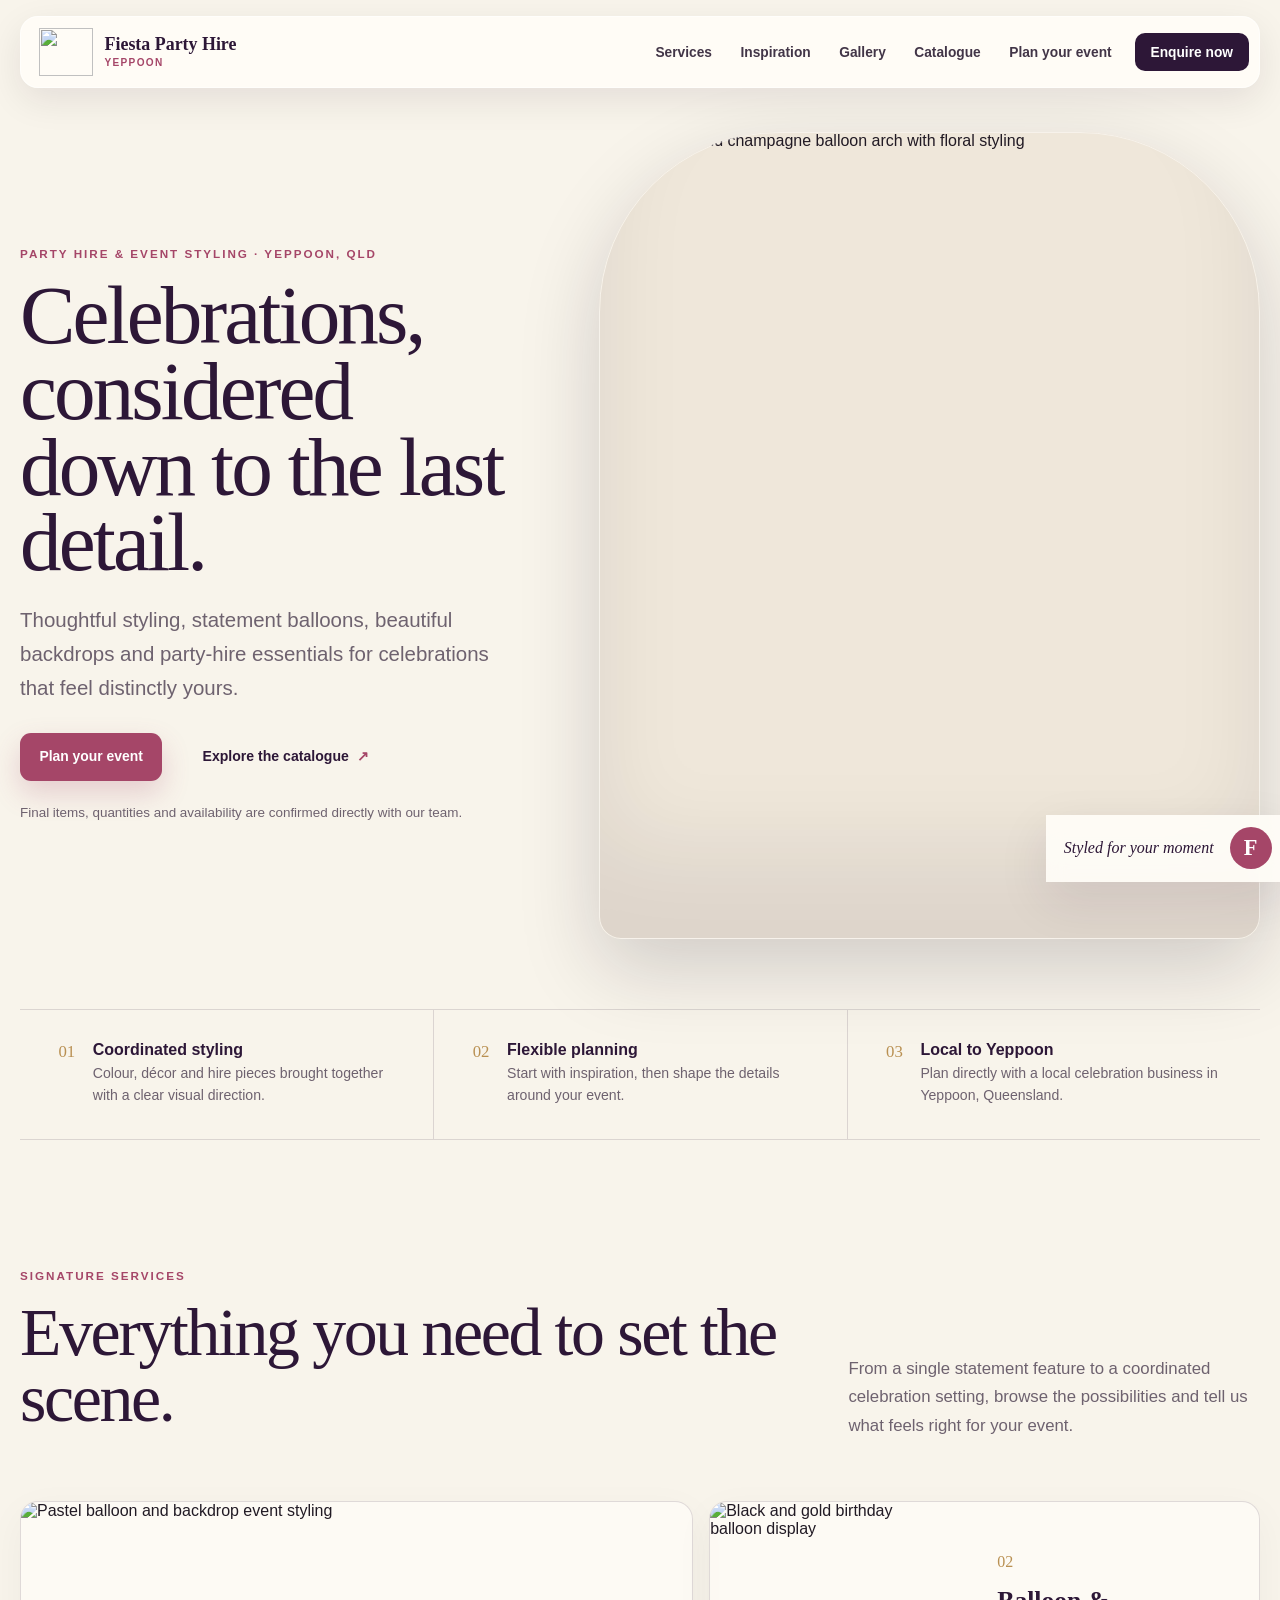
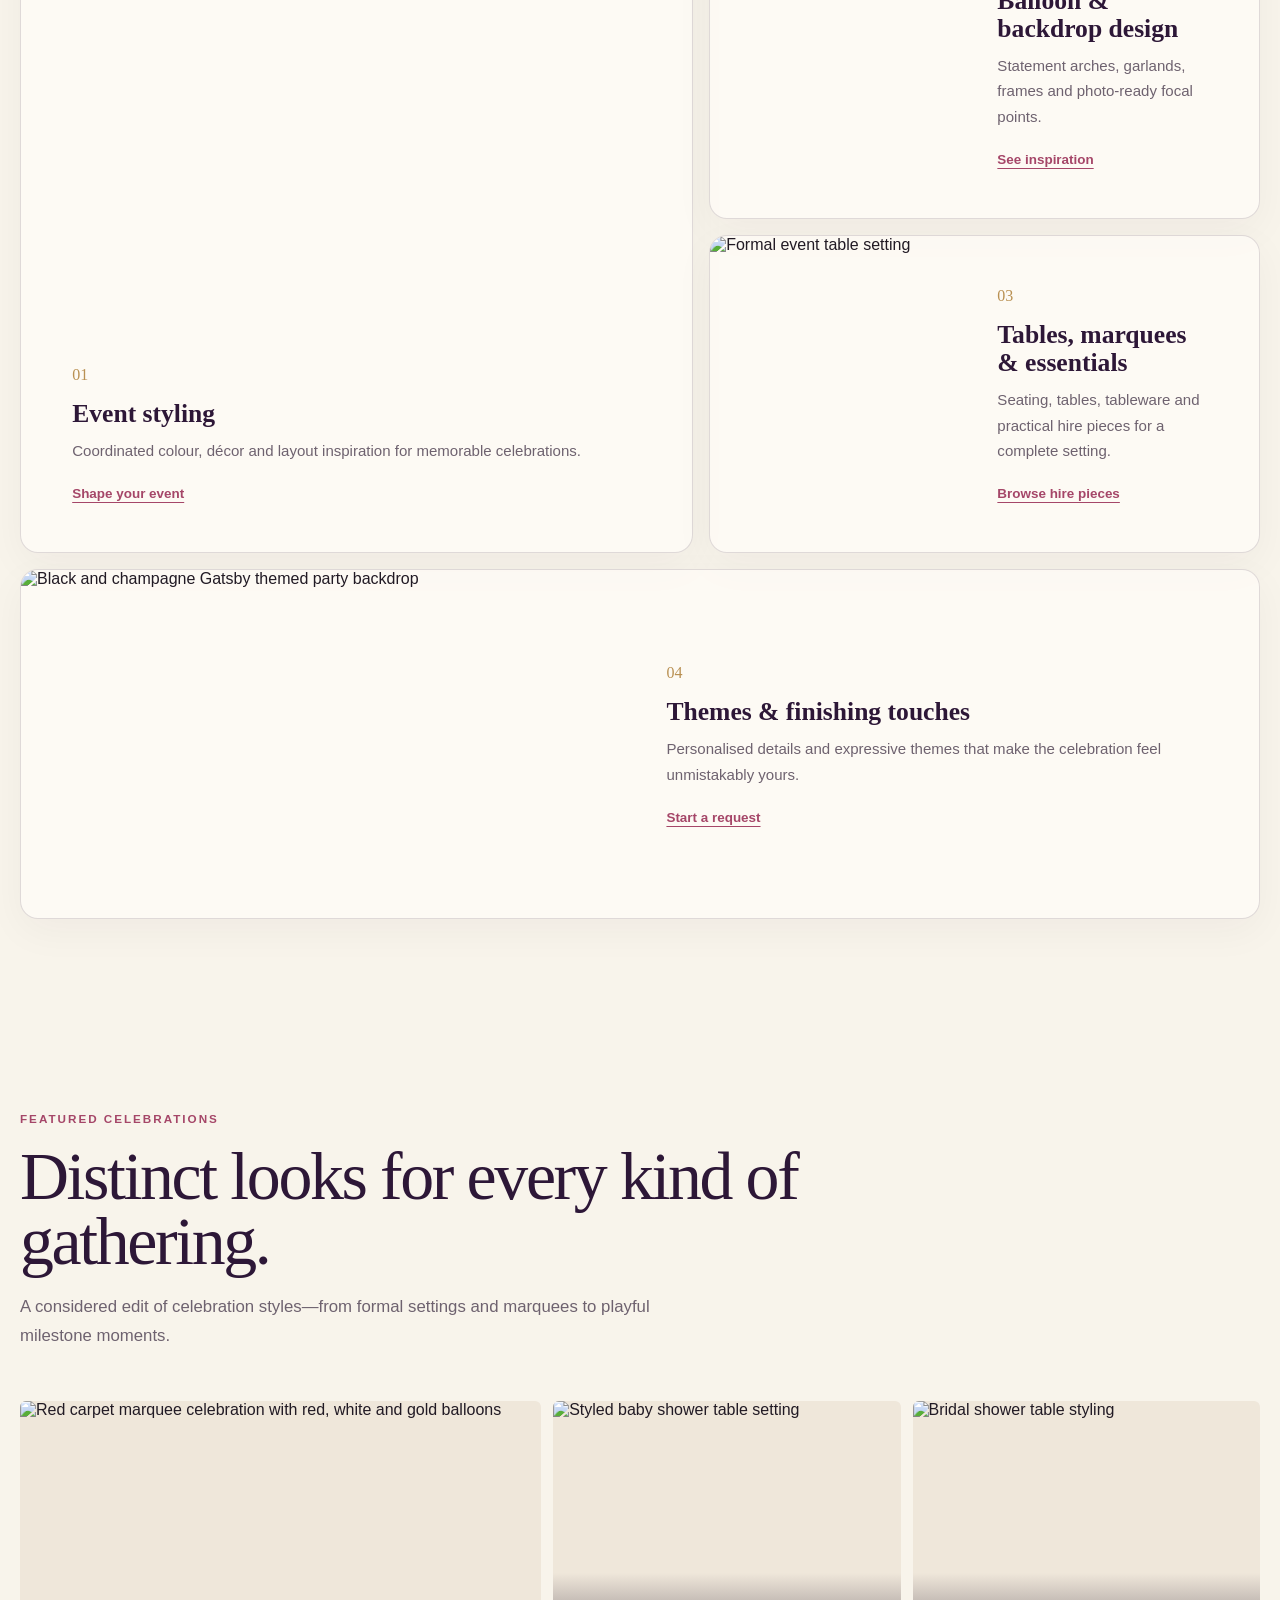
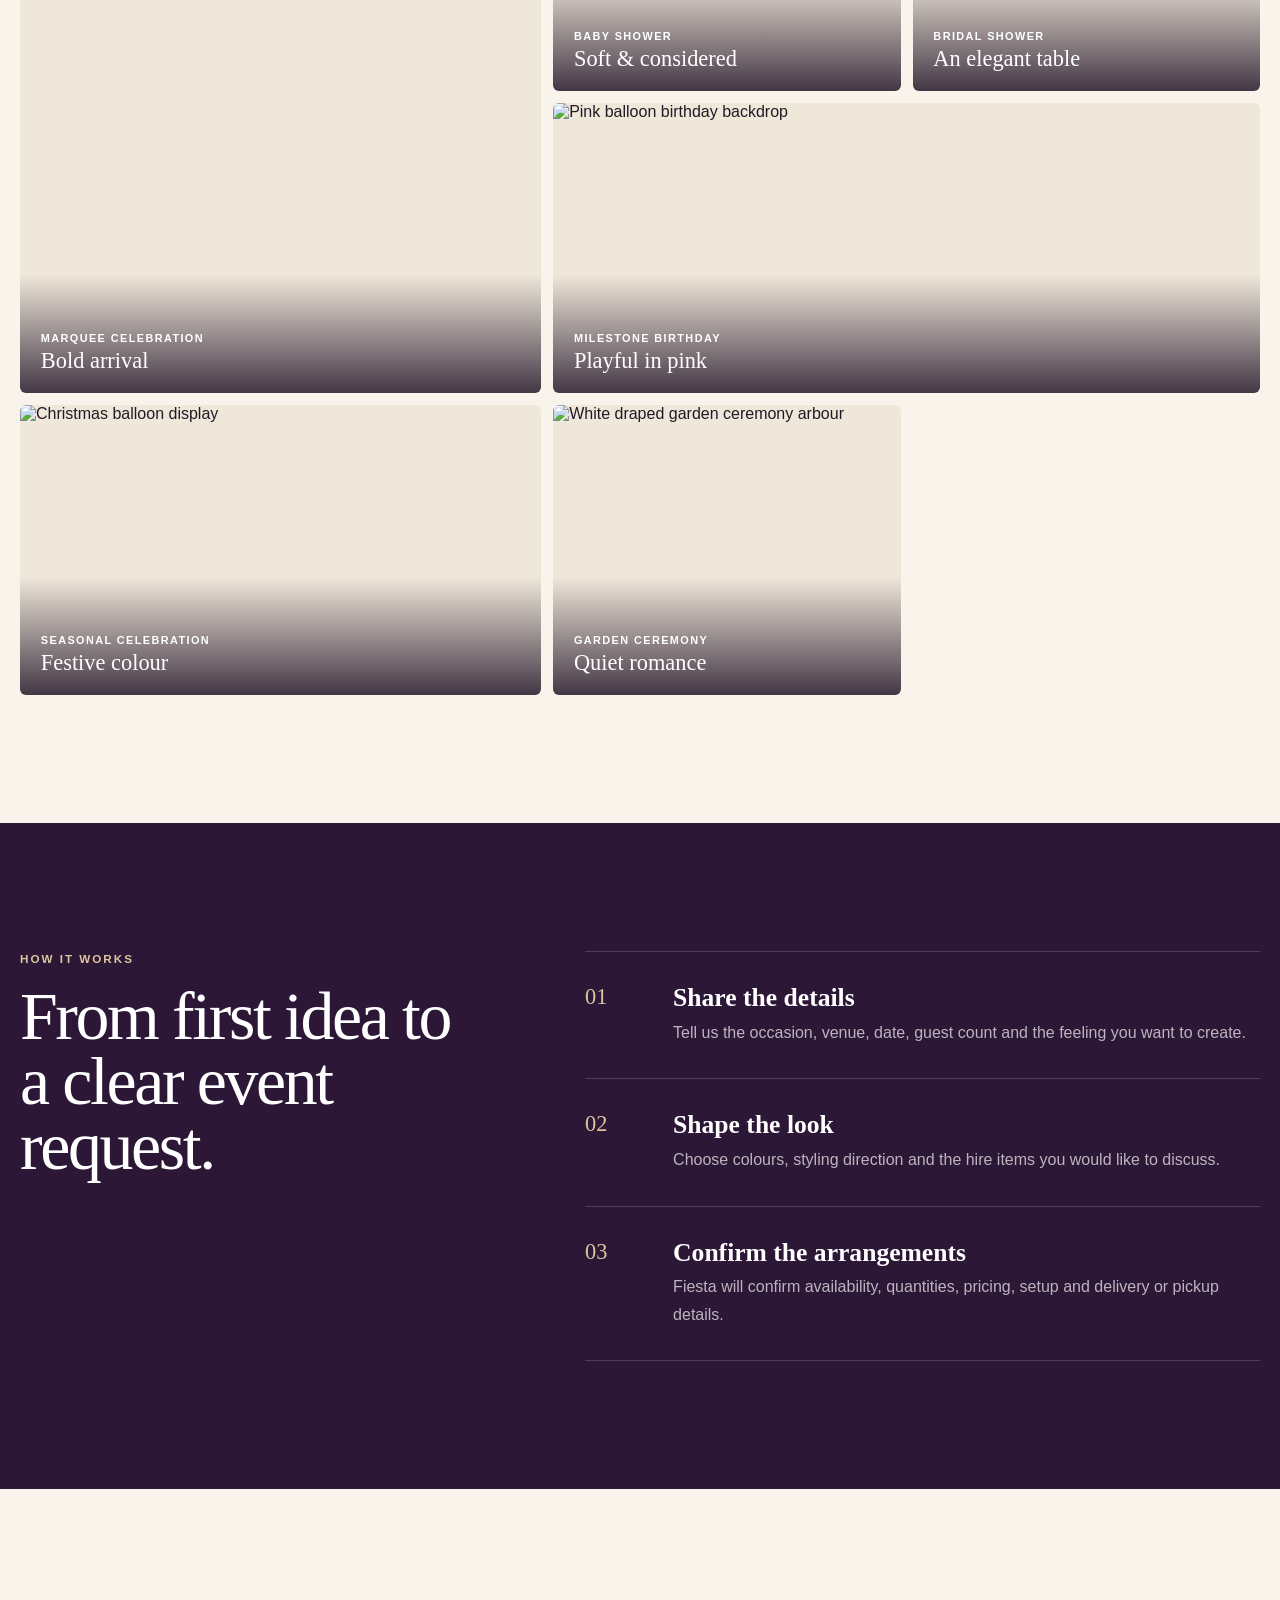
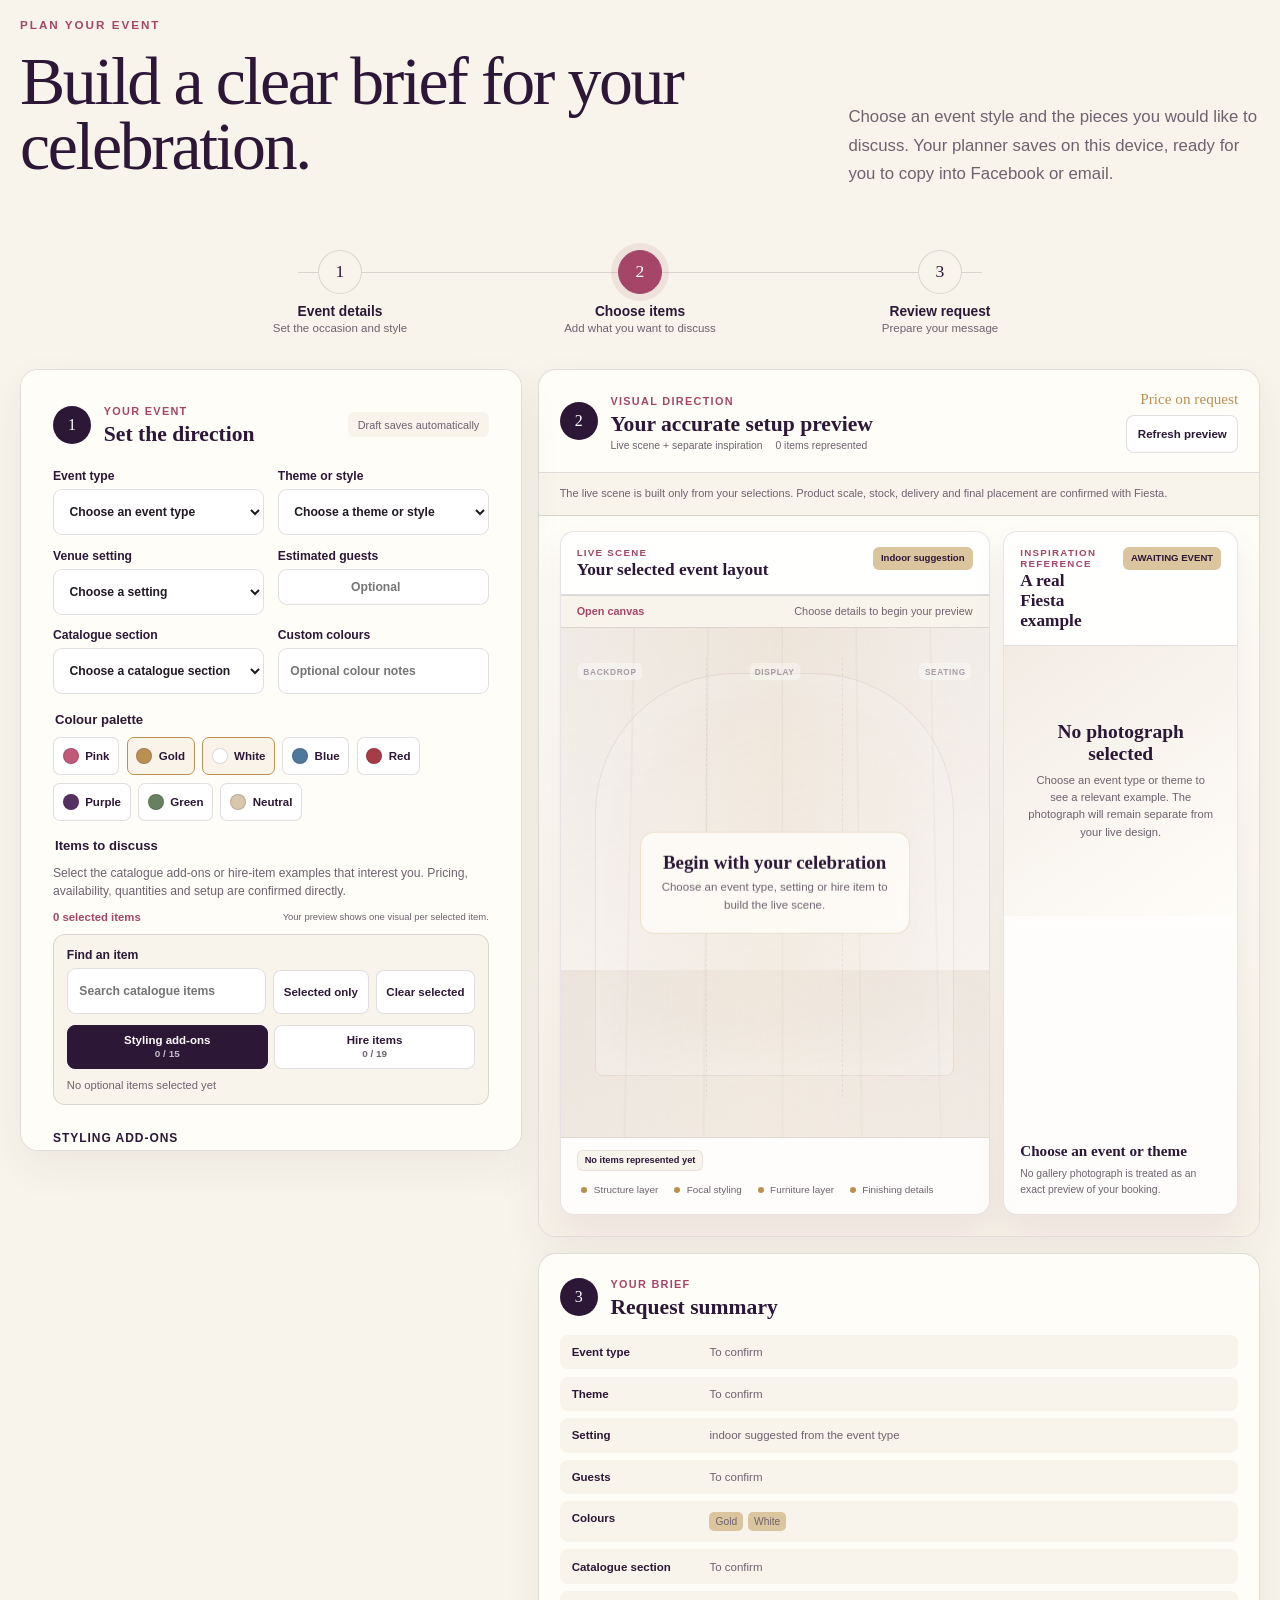
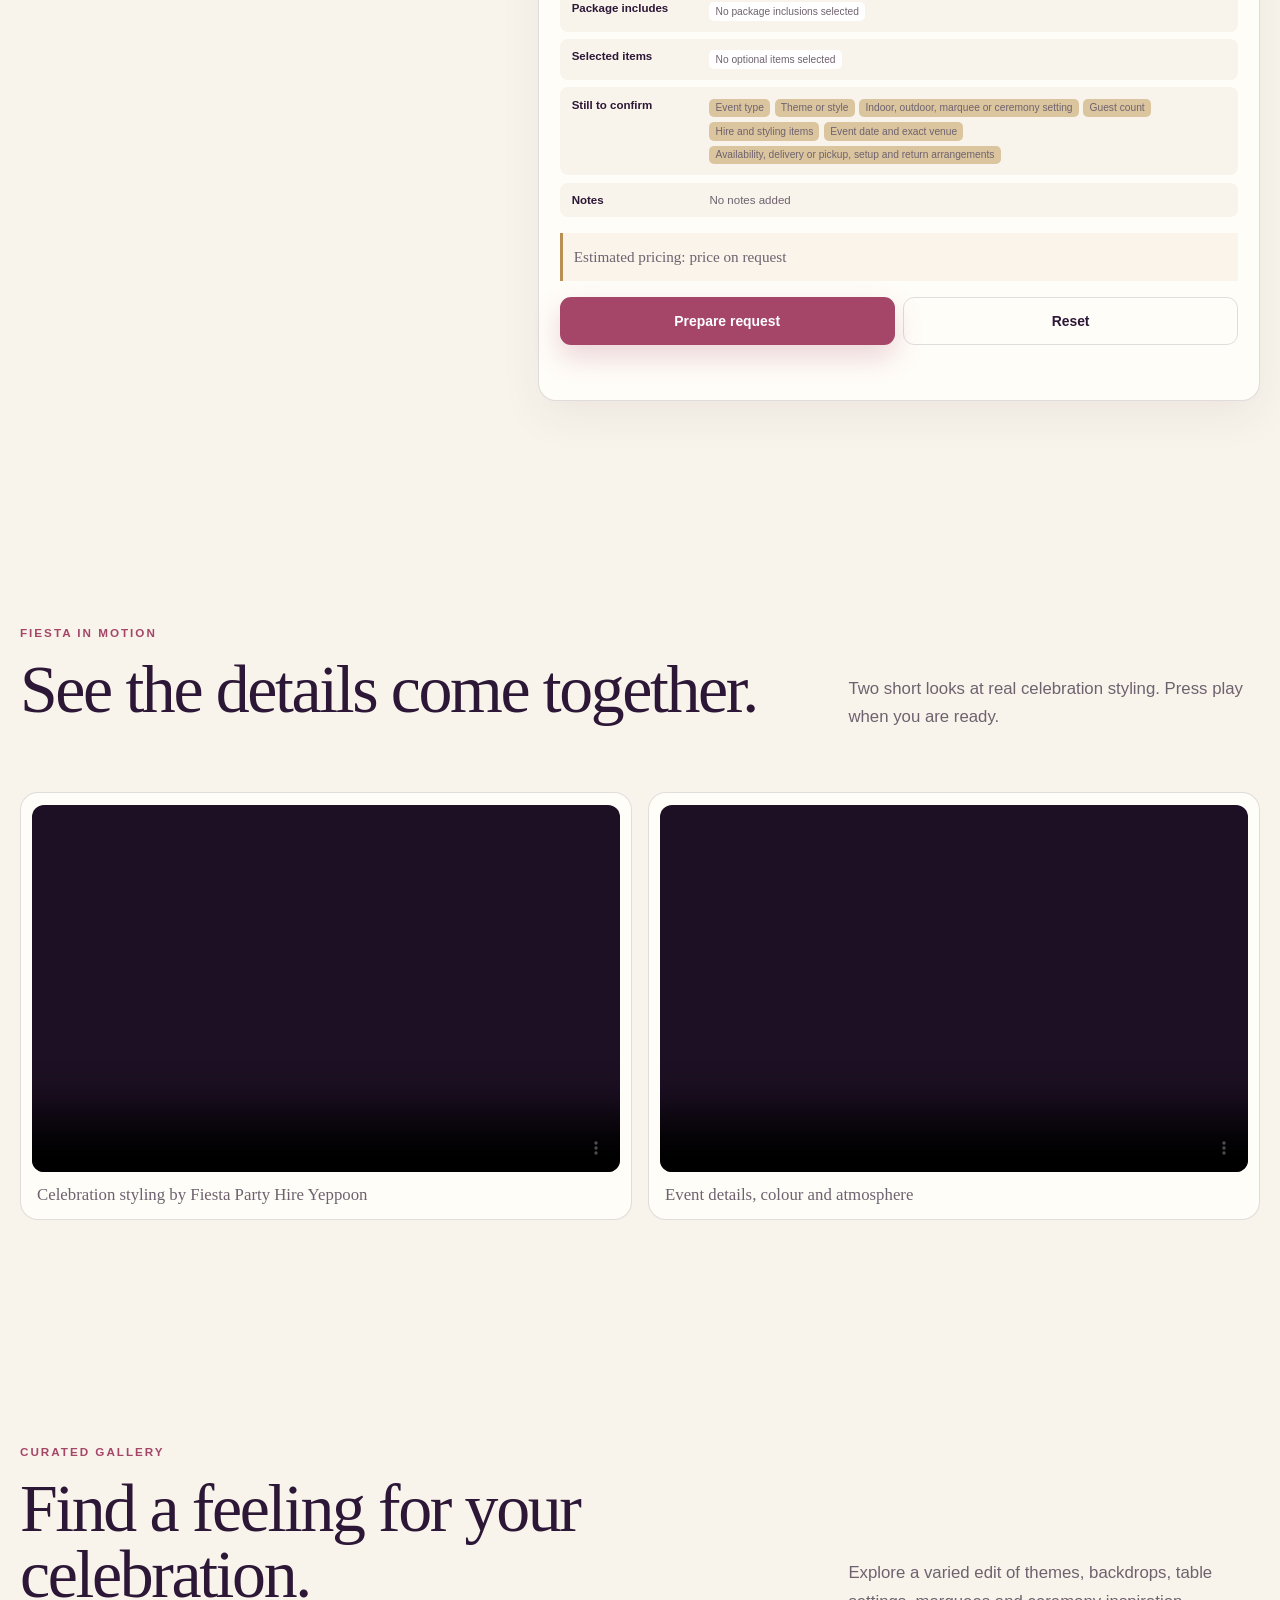
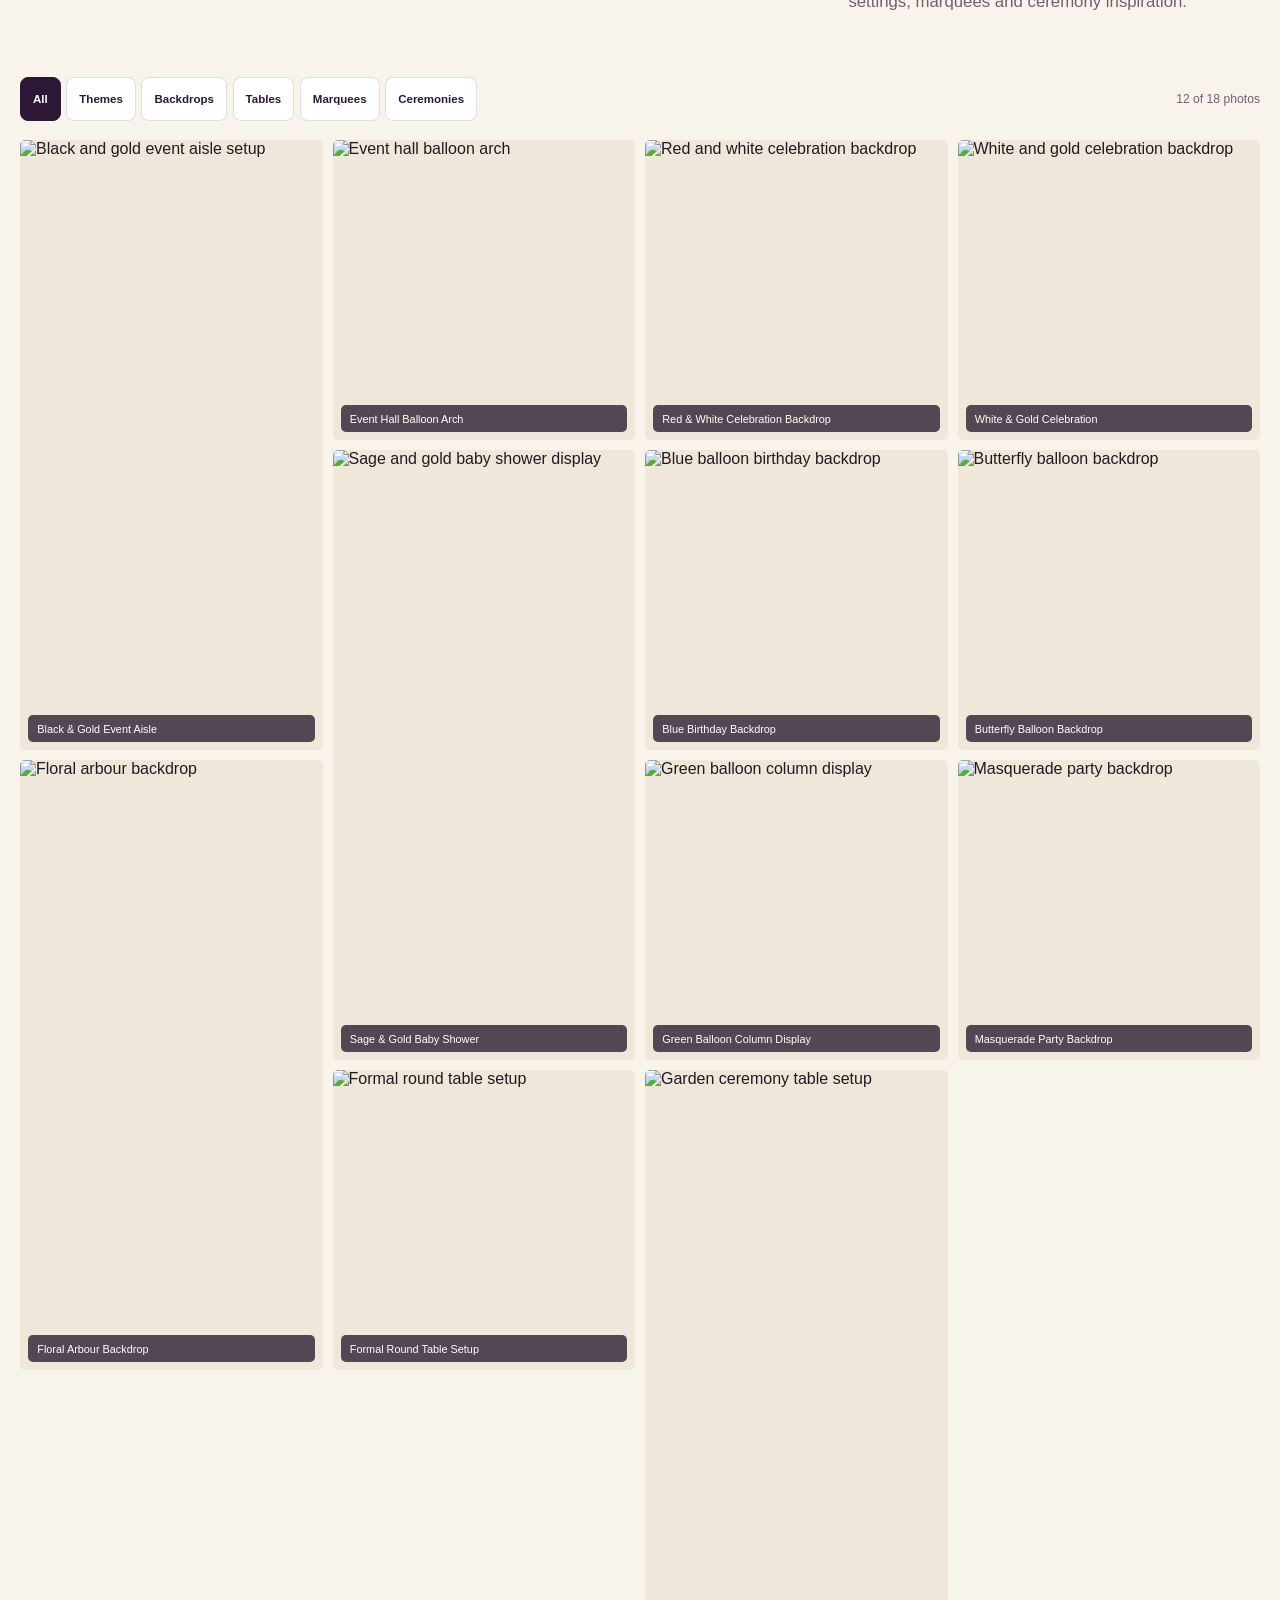
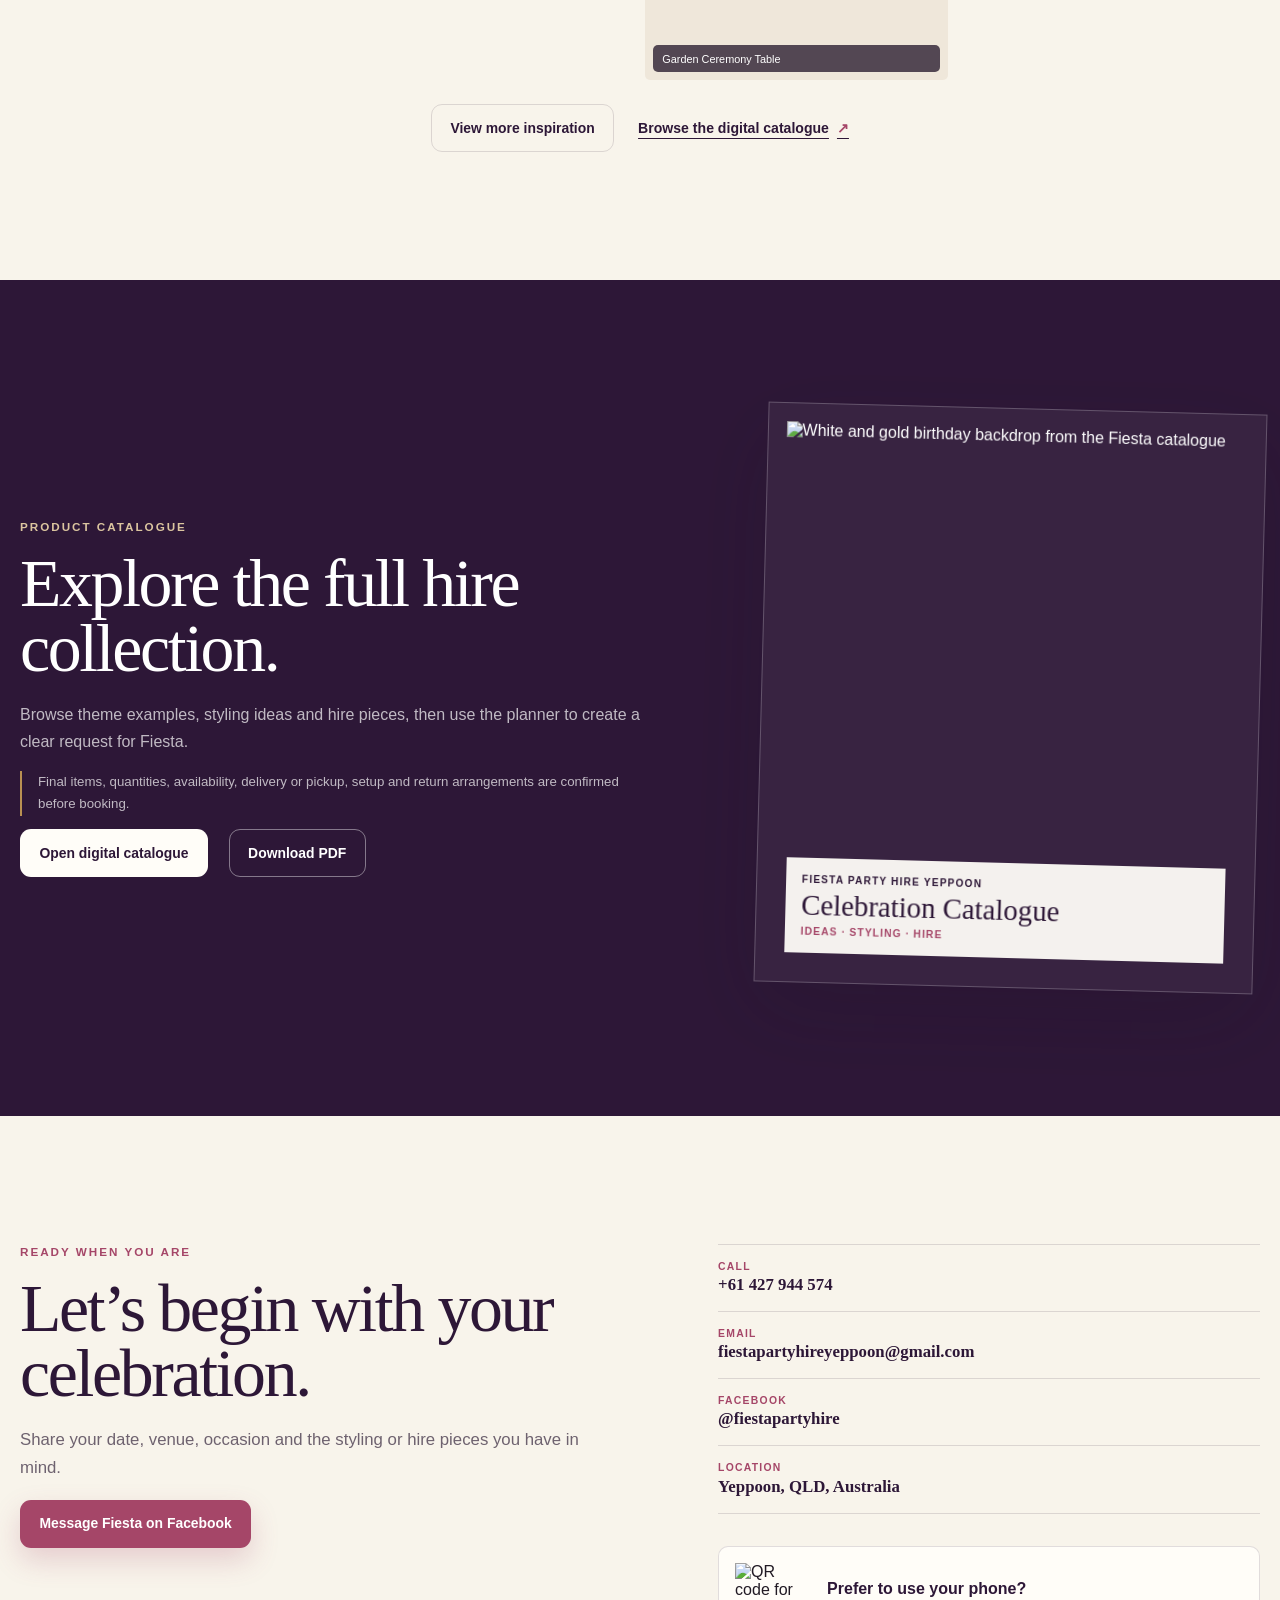
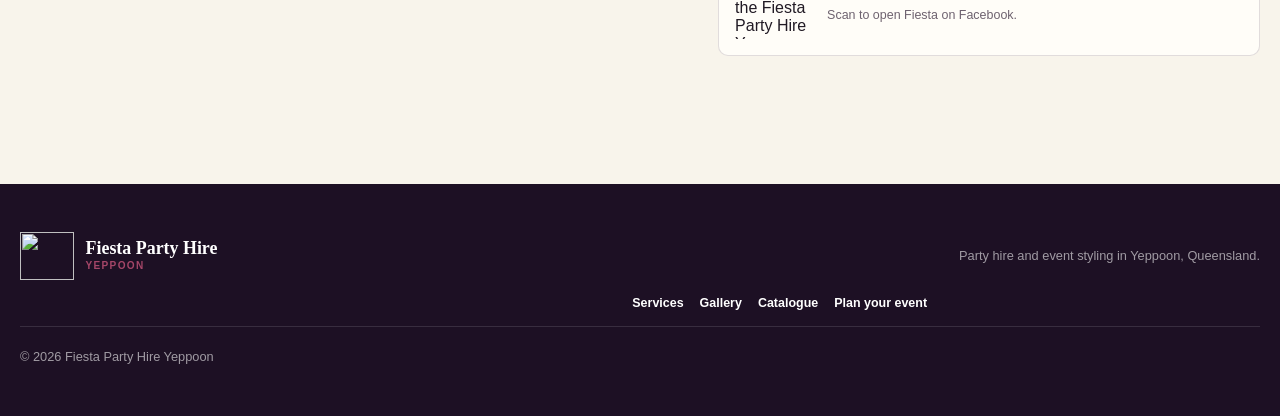
==== index.html @ 14e450a8 "Add files via upload" ====
<!doctype html>
<html lang="en-AU">
<head>
  <meta charset="utf-8">
  <meta name="viewport" content="width=device-width, initial-scale=1">
  <meta name="description" content="Party hire, event styling, balloon backdrops, marquees and celebration details in Yeppoon, Queensland. Explore Fiesta Party Hire Yeppoon and plan your event.">
  <meta name="theme-color" content="#2d1737">
  <meta property="og:type" content="website">
  <meta property="og:title" content="Fiesta Party Hire Yeppoon | Event Styling & Party Hire">
  <meta property="og:description" content="Thoughtful party hire and polished event styling for celebrations in Yeppoon, Queensland.">
  <meta property="og:image" content="assets/social-preview.png">
  <meta property="og:image:alt" content="Fiesta Party Hire Yeppoon luxury celebration styling">
  <meta name="twitter:card" content="summary_large_image">
  <meta name="twitter:title" content="Fiesta Party Hire Yeppoon | Event Styling & Party Hire">
  <meta name="twitter:description" content="Thoughtful party hire and polished event styling for celebrations in Yeppoon, Queensland.">
  <meta name="twitter:image" content="assets/social-preview.png">
  <title>Fiesta Party Hire Yeppoon | Event Styling & Party Hire</title>
  <link rel="icon" href="assets/fiesta-logo.png" type="image/png">
  <link rel="apple-touch-icon" href="assets/fiesta-logo.png">
  <link rel="stylesheet" href="styles.css">
  <script type="application/ld+json">
  {
    "@context": "https://schema.org",
    "@type": "LocalBusiness",
    "name": "Fiesta Party Hire Yeppoon",
    "description": "Party hire, balloon styling, backdrops, decorative pieces and event add-ons in Yeppoon, Queensland.",
    "telephone": "+61 427 944 574",
    "email": "fiestapartyhireyeppoon@gmail.com",
    "url": "https://www.facebook.com/fiestapartyhire",
    "address": {
      "@type": "PostalAddress",
      "addressLocality": "Yeppoon",
      "addressRegion": "QLD",
      "addressCountry": "AU"
    },
    "areaServed": "Yeppoon, Queensland"
  }
  </script>
</head>
<body>
  <a class="skip-link" href="#main">Skip to content</a>
  <div class="scroll-progress" aria-hidden="true"><span id="scrollProgressBar"></span></div>

  <header class="site-header">
    <a class="brand" href="#home" aria-label="Fiesta Party Hire Yeppoon home">
      <img src="assets/fiesta-logo.png" alt="" width="94" height="72">
      <span>Fiesta Party Hire <small>Yeppoon</small></span>
    </a>
    <button class="nav-toggle" type="button" aria-expanded="false" aria-controls="siteNav" aria-label="Open navigation">
      <span></span><span></span><span></span>
    </button>
    <nav id="siteNav" class="site-nav" aria-label="Main navigation">
      <a href="#services">Services</a>
      <a href="#inspiration">Inspiration</a>
      <a href="#gallery">Gallery</a>
      <a href="#catalogue">Catalogue</a>
      <a href="#planner">Plan your event</a>
      <a class="nav-cta" href="#contact">Enquire now</a>
    </nav>
  </header>

  <main id="main">
    <section id="home" class="hero">
      <div class="hero-copy" data-reveal>
        <p class="eyebrow">Party hire &amp; event styling · Yeppoon, QLD</p>
        <h1>Celebrations, considered down to the last detail.</h1>
        <p class="hero-text">Thoughtful styling, statement balloons, beautiful backdrops and party-hire essentials for celebrations that feel distinctly yours.</p>
        <div class="hero-actions">
          <a class="btn primary" href="#planner">Plan your event</a>
          <a class="btn text-link" href="assets/catalogue/index.html">Explore the catalogue <span aria-hidden="true">↗</span></a>
        </div>
        <p class="hero-note">Final items, quantities and availability are confirmed directly with our team.</p>
      </div>
      <div class="hero-media" data-reveal>
        <div class="hero-image-wrap">
          <img src="assets/gallery/738395988_1773032303689777_2856028005893033296_n.jpg" alt="Pink, white and champagne balloon arch with floral styling" fetchpriority="high" decoding="async">
        </div>
        <div class="hero-signature" aria-hidden="true">
          <span>Styled for your moment</span>
          <b>F</b>
        </div>
      </div>
    </section>

    <section class="trust-strip" aria-label="Why choose Fiesta Party Hire Yeppoon">
      <article data-reveal><span>01</span><div><h2>Coordinated styling</h2><p>Colour, décor and hire pieces brought together with a clear visual direction.</p></div></article>
      <article data-reveal><span>02</span><div><h2>Flexible planning</h2><p>Start with inspiration, then shape the details around your event.</p></div></article>
      <article data-reveal><span>03</span><div><h2>Local to Yeppoon</h2><p>Plan directly with a local celebration business in Yeppoon, Queensland.</p></div></article>
    </section>

    <section id="services" class="section services-section">
      <div class="section-intro split-intro" data-reveal>
        <div><p class="eyebrow">Signature services</p><h2>Everything you need to set the scene.</h2></div>
        <p>From a single statement feature to a coordinated celebration setting, browse the possibilities and tell us what feels right for your event.</p>
      </div>
      <div class="service-grid">
        <article class="service-card service-card-tall" data-reveal>
          <img src="assets/gallery/baby-shower-theme-2.webp" alt="Pastel balloon and backdrop event styling" loading="lazy">
          <div><span>01</span><h3>Event styling</h3><p>Coordinated colour, décor and layout inspiration for memorable celebrations.</p><a href="#planner">Shape your event</a></div>
        </article>
        <article class="service-card" data-reveal>
          <img src="assets/gallery/birthday-theme2.webp" alt="Black and gold birthday balloon display" loading="lazy">
          <div><span>02</span><h3>Balloon &amp; backdrop design</h3><p>Statement arches, garlands, frames and photo-ready focal points.</p><a href="#gallery">See inspiration</a></div>
        </article>
        <article class="service-card" data-reveal>
          <img src="assets/gallery/chatgpt-image-jun-14-2026-11-17-36-pm-3.webp" alt="Formal event table setting" loading="lazy">
          <div><span>03</span><h3>Tables, marquees &amp; essentials</h3><p>Seating, tables, tableware and practical hire pieces for a complete setting.</p><a href="assets/catalogue/index.html">Browse hire pieces</a></div>
        </article>
        <article class="service-card service-card-wide" data-reveal>
          <img src="assets/gallery/gatsby-themed-party.webp" alt="Black and champagne Gatsby themed party backdrop" loading="lazy">
          <div><span>04</span><h3>Themes &amp; finishing touches</h3><p>Personalised details and expressive themes that make the celebration feel unmistakably yours.</p><a href="#planner">Start a request</a></div>
        </article>
      </div>
    </section>

    <section id="inspiration" class="section portfolio-section">
      <div class="section-intro" data-reveal>
        <p class="eyebrow">Featured celebrations</p>
        <h2>Distinct looks for every kind of gathering.</h2>
        <p>A considered edit of celebration styles—from formal settings and marquees to playful milestone moments.</p>
      </div>
      <div class="editorial-grid">
        <figure class="editorial-feature" data-reveal><img src="assets/gallery/733443011_1399880695536006_6680311752568557163_n.jpg" alt="Red carpet marquee celebration with red, white and gold balloons" loading="lazy"><figcaption><span>Marquee celebration</span><b>Bold arrival</b></figcaption></figure>
        <figure data-reveal><img src="assets/gallery/baby-shower-set-up.webp" alt="Styled baby shower table setting" loading="lazy"><figcaption><span>Baby shower</span><b>Soft &amp; considered</b></figcaption></figure>
        <figure data-reveal><img src="assets/gallery/bridal-shower-set-up.webp" alt="Bridal shower table styling" loading="lazy"><figcaption><span>Bridal shower</span><b>An elegant table</b></figcaption></figure>
        <figure class="editorial-wide" data-reveal><img src="assets/gallery/birthday-theme3.webp" alt="Pink balloon birthday backdrop" loading="lazy"><figcaption><span>Milestone birthday</span><b>Playful in pink</b></figcaption></figure>
        <figure data-reveal><img src="assets/gallery/christmas-theme1.webp" alt="Christmas balloon display" loading="lazy"><figcaption><span>Seasonal celebration</span><b>Festive colour</b></figcaption></figure>
        <figure data-reveal><img src="assets/gallery/chatgpt-image-jun-15-2026-03-16-16-am-3.webp" alt="White draped garden ceremony arbour" loading="lazy"><figcaption><span>Garden ceremony</span><b>Quiet romance</b></figcaption></figure>
      </div>
    </section>

    <section class="process-section">
      <div class="section process-inner">
        <div class="section-intro" data-reveal><p class="eyebrow">How it works</p><h2>From first idea to a clear event request.</h2></div>
        <ol class="process-list">
          <li data-reveal><span>01</span><div><h3>Share the details</h3><p>Tell us the occasion, venue, date, guest count and the feeling you want to create.</p></div></li>
          <li data-reveal><span>02</span><div><h3>Shape the look</h3><p>Choose colours, styling direction and the hire items you would like to discuss.</p></div></li>
          <li data-reveal><span>03</span><div><h3>Confirm the arrangements</h3><p>Fiesta will confirm availability, quantities, pricing, setup and delivery or pickup details.</p></div></li>
        </ol>
      </div>
    </section>

    <section id="planner" class="section customizer-section">
      <div class="section-intro planner-intro" data-reveal>
        <div><p class="eyebrow">Plan your event</p><h2>Build a clear brief for your celebration.</h2></div>
        <p>Choose an event style and the pieces you would like to discuss. Your planner saves on this device, ready for you to copy into Facebook or email.</p>
      </div>

      <ol class="customizer-progress" aria-label="Event planner steps" data-reveal>
        <li class="is-complete" data-progress-step="details"><span>1</span><div><b>Event details</b><small>Set the occasion and style</small></div></li>
        <li class="is-active" data-progress-step="items"><span>2</span><div><b>Choose items</b><small>Add what you want to discuss</small></div></li>
        <li data-progress-step="review"><span>3</span><div><b>Review request</b><small>Prepare your message</small></div></li>
      </ol>

      <div class="customizer-shell" data-reveal>
        <form class="customizer-panel package-builder" aria-label="Event request planner">
          <div class="customizer-panel-head">
            <span class="panel-step">1</span>
            <div><p class="panel-kicker">Your event</p><h3>Set the direction</h3></div>
            <span class="draft-status" id="draftStatus" aria-live="polite">Draft saves automatically</span>
          </div>

          <div class="builder-grid">
            <label><span>Event type</span><select id="eventType"><option value="">Choose an event type</option><option>Birthday</option><option>Baby Shower</option><option>Bridal Shower</option><option>Wedding</option><option>Engagement</option><option>Corporate</option><option>Formal Dinner</option><option>Children's Party</option><option>Outdoor Celebration</option><option>Graduation</option><option>Christening</option><option>Christmas / Seasonal</option><option>Custom Event</option></select></label>
            <label><span>Theme or style</span><select id="themeStyle"><option value="">Choose a theme or style</option><option>Birthday Theme</option><option>Baby Shower Theme</option><option>Gatsby</option><option>Mermaid</option><option>Princess</option><option>Christmas</option><option>Valentine</option><option>Elegant</option><option>Luxury</option><option>Fun &amp; Colorful</option><option>Pastel</option><option>Boho</option><option>Kids Party</option><option>Custom Theme</option></select></label>
            <label><span>Venue setting</span><select id="venueSetting"><option value="">Choose a setting</option><option>Indoor venue</option><option>Outdoor lawn</option><option>Marquee</option><option>Ceremony</option><option>Custom setting</option></select></label>
            <label><span>Estimated guests</span><input id="guestCount" type="number" min="1" max="500" inputmode="numeric" placeholder="Optional"></label>
            <label><span>Catalogue section</span><select id="basePackage"><option value="">Choose a catalogue section</option><option>Backdrop Styling Package</option><option>Optional Package Add-Ons</option><option>Hire Collection: Tables and Chairs</option><option>Additional Hire Items</option><option>Catalogue Enquiry</option></select></label>
            <label><span>Custom colours</span><input id="customColors" type="text" placeholder="Optional colour notes"></label>
          </div>

          <div class="catalogue-includes" id="catalogueIncludes" hidden>
            <b>Backdrop Styling Package includes</b>
            <ul><li>1 Arch Backdrop</li><li>Artificial Grass Backdrop</li><li>Neon Light</li><li>Balloon Styling</li></ul>
            <p>Other styling accessories are optional add-ons and are not included automatically.</p>
          </div>

          <fieldset class="color-picker" aria-label="Colour palette">
            <legend>Colour palette</legend>
            <label><input type="checkbox" name="palette" value="Pink"><span style="--swatch:#c05a78"></span>Pink</label>
            <label><input type="checkbox" name="palette" value="Gold" checked><span style="--swatch:#b99052"></span>Gold</label>
            <label><input type="checkbox" name="palette" value="White" checked><span style="--swatch:#fff"></span>White</label>
            <label><input type="checkbox" name="palette" value="Blue"><span style="--swatch:#4d789c"></span>Blue</label>
            <label><input type="checkbox" name="palette" value="Red"><span style="--swatch:#a63d46"></span>Red</label>
            <label><input type="checkbox" name="palette" value="Purple"><span style="--swatch:#563060"></span>Purple</label>
            <label><input type="checkbox" name="palette" value="Green"><span style="--swatch:#67805f"></span>Green</label>
            <label><input type="checkbox" name="palette" value="Neutral"><span style="--swatch:#d8c6ad"></span>Neutral</label>
          </fieldset>

          <fieldset class="addon-picker" aria-label="Catalogue add-ons and hire items">
            <legend>Items to discuss</legend>
            <p>Select the catalogue add-ons or hire-item examples that interest you. Pricing, availability, quantities and setup are confirmed directly.</p>
            <div class="selection-meter" aria-live="polite"><span id="selectedItemCount">0 selected</span><small>Your preview shows one visual per selected item.</small></div>

            <div class="item-browser" aria-label="Catalogue item browser">
              <div class="item-tools">
                <label class="item-search" for="itemSearch"><span>Find an item</span><input id="itemSearch" type="search" placeholder="Search catalogue items"></label>
                <button class="filter-toggle" type="button" id="selectedOnly" aria-pressed="false">Selected only</button>
                <button class="clear-selection" type="button" id="clearItemSelections">Clear selected</button>
              </div>
              <div class="item-tabs" role="tablist" aria-label="Catalogue item groups">
                <button class="item-tab is-active" type="button" role="tab" id="addonsTab" aria-selected="true" aria-controls="addonsPanel" data-category-tab="addons">Styling add-ons <span id="addonsCount">0 / 15</span></button>
                <button class="item-tab" type="button" role="tab" id="hireTab" aria-selected="false" aria-controls="hirePanel" data-category-tab="hire">Hire items <span id="hireCount">0 / 19</span></button>
              </div>
              <div class="selected-chips" id="selectedChips" aria-live="polite"><span class="selected-chips-empty">No optional items selected yet</span></div>
            </div>

            <div class="addon-category" id="addonsPanel" role="tabpanel" aria-labelledby="addonsTab" data-category-panel="addons">
              <h3>Styling add-ons</h3>
              <div class="addon-list">
                <label class="addon-option"><input type="checkbox" value="Background Lights"><span>Background Lights</span><input type="number" value="1" min="1" aria-label="Background Lights quantity"></label>
                <label class="addon-option"><input type="checkbox" value="Artificial Flowers"><span>Artificial Flowers</span><input type="number" value="1" min="1" aria-label="Artificial Flowers quantity"></label>
                <label class="addon-option"><input type="checkbox" value="Extra Grass Decorations"><span>Extra Grass Decorations</span><input type="number" value="1" min="1" aria-label="Extra Grass Decorations quantity"></label>
                <label class="addon-option"><input type="checkbox" value="Additional Balloon Styling"><span>Additional Balloon Styling</span><input type="number" value="1" min="1" aria-label="Additional Balloon Styling quantity"></label>
                <label class="addon-option"><input type="checkbox" value="Personalised Fabric Napkins"><span>Personalised Fabric Napkins</span><input type="number" value="1" min="1" aria-label="Personalised Fabric Napkins quantity"></label>
                <label class="addon-option"><input type="checkbox" value="Festoon / String Lights"><span>Festoon / String Lights</span><input type="number" value="1" min="1" aria-label="Festoon or String Lights quantity"></label>
                <label class="addon-option"><input type="checkbox" value="Round Frame Arch"><span>Round Frame Arch</span><input type="number" value="1" min="1" aria-label="Round Frame Arch quantity"></label>
                <label class="addon-option"><input type="checkbox" value="Colourful Chair Ribbons"><span>Colourful Chair Ribbons</span><input type="number" value="1" min="1" aria-label="Colourful Chair Ribbons quantity"></label>
                <label class="addon-option"><input type="checkbox" value="Candle Holders"><span>Candle Holders</span><input type="number" value="1" min="1" aria-label="Candle Holders quantity"></label>
                <label class="addon-option"><input type="checkbox" value="Candle Lights"><span>Candle Lights</span><input type="number" value="1" min="1" aria-label="Candle Lights quantity"></label>
                <label class="addon-option"><input type="checkbox" value="Champagne Glasses"><span>Champagne Glasses</span><input type="number" value="1" min="1" aria-label="Champagne Glasses quantity"></label>
                <label class="addon-option"><input type="checkbox" value="Water Glasses"><span>Water Glasses</span><input type="number" value="1" min="1" aria-label="Water Glasses quantity"></label>
                <label class="addon-option"><input type="checkbox" value="Greenery Decorations"><span>Greenery Decorations</span><input type="number" value="1" min="1" aria-label="Greenery Decorations quantity"></label>
                <label class="addon-option"><input type="checkbox" value="Flower Arrangements"><span>Flower Arrangements</span><input type="number" value="1" min="1" aria-label="Flower Arrangements quantity"></label>
                <label class="addon-option"><input type="checkbox" value="Cake Stand"><span>Cake Stand</span><input type="number" value="1" min="1" aria-label="Cake Stand quantity"></label>
              </div>
              <p class="item-empty" hidden>No matching styling add-ons.</p>
            </div>

            <div class="addon-category" id="hirePanel" role="tabpanel" aria-labelledby="hireTab" data-category-panel="hire" hidden>
              <h3>Hire collection</h3>
              <div class="addon-list">
                <label class="addon-option"><input type="checkbox" value="Outdoor Table Setup"><span>Outdoor Table Setup</span><input type="number" value="1" min="1" aria-label="Outdoor Table Setup quantity"></label>
                <label class="addon-option"><input type="checkbox" value="Formal Table Setup"><span>Formal Table Setup</span><input type="number" value="1" min="1" aria-label="Formal Table Setup quantity"></label>
                <label class="addon-option"><input type="checkbox" value="Round Table Setup"><span>Round Table Setup</span><input type="number" value="1" min="1" aria-label="Round Table Setup quantity"></label>
                <label class="addon-option"><input type="checkbox" value="Chair Bow Table Setup"><span>Chair Bow Table Setup</span><input type="number" value="1" min="1" aria-label="Chair Bow Table Setup quantity"></label>
                <label class="addon-option"><input type="checkbox" value="Marquee Table Setup"><span>Marquee Table Setup</span><input type="number" value="1" min="1" aria-label="Marquee Table Setup quantity"></label>
                <label class="addon-option"><input type="checkbox" value="Cocktail Table"><span>Cocktail Table</span><input type="number" value="1" min="1" aria-label="Cocktail Table quantity"></label>
                <label class="addon-option"><input type="checkbox" value="Chafing Dishes"><span>Chafing Dishes</span><input type="number" value="1" min="1" aria-label="Chafing Dishes quantity"></label>
                <label class="addon-option"><input type="checkbox" value="Lit Marquee Setup"><span>Lit Marquee Setup</span><input type="number" value="1" min="1" aria-label="Lit Marquee Setup quantity"></label>
                <label class="addon-option"><input type="checkbox" value="Folding Table"><span>Folding Table</span><input type="number" value="1" min="1" aria-label="Folding Table quantity"></label>
                <label class="addon-option"><input type="checkbox" value="Long Folding Table"><span>Long Folding Table</span><input type="number" value="1" min="1" aria-label="Long Folding Table quantity"></label>
                <label class="addon-option"><input type="checkbox" value="White Plastic Chair"><span>White Plastic Chair</span><input type="number" value="1" min="1" aria-label="White Plastic Chair quantity"></label>
                <label class="addon-option"><input type="checkbox" value="Plates and Cutlery"><span>Plates and Cutlery</span><input type="number" value="1" min="1" aria-label="Plates and Cutlery quantity"></label>
                <label class="addon-option"><input type="checkbox" value="LOVE Sign"><span>LOVE Sign</span><input type="number" value="1" min="1" aria-label="LOVE Sign quantity"></label>
                <label class="addon-option"><input type="checkbox" value="Wedding Arbour"><span>Wedding Arbour</span><input type="number" value="1" min="1" aria-label="Wedding Arbour quantity"></label>
                <label class="addon-option"><input type="checkbox" value="Kids Colourful Chairs"><span>Kids Colourful Chairs</span><input type="number" value="1" min="1" aria-label="Kids Colourful Chairs quantity"></label>
                <label class="addon-option"><input type="checkbox" value="Bubble Machine"><span>Bubble Machine</span><input type="number" value="1" min="1" aria-label="Bubble Machine quantity"></label>
                <label class="addon-option"><input type="checkbox" value="Portable Speaker &amp; Microphone"><span>Portable Speaker &amp; Microphone</span><input type="number" value="1" min="1" aria-label="Portable Speaker and Microphone quantity"></label>
                <label class="addon-option"><input type="checkbox" value="Speaker &amp; Microphones"><span>Speaker &amp; Microphones</span><input type="number" value="1" min="1" aria-label="Speaker and Microphones quantity"></label>
                <label class="addon-option"><input type="checkbox" value="Party Light"><span>Party Light</span><input type="number" value="1" min="1" aria-label="Party Light quantity"></label>
              </div>
              <p class="item-empty" hidden>No matching hire items.</p>
            </div>
          </fieldset>

          <label class="notes-field"><span>Notes for Fiesta</span><textarea id="packageNotes" rows="4" placeholder="Add the date, venue, guest count, colour ideas or special requests."></textarea></label>
          <a class="mobile-preview-jump" href="#liveEventScene">View my live design</a>
          <button class="btn primary review-package" type="button" id="reviewPackage">Review my request</button>
        </form>

        <div class="customizer-workspace">
          <div class="customizer-panel setup-preview-panel">
            <div class="preview-header">
              <div class="preview-title-group"><span class="panel-step">2</span><div><p class="panel-kicker">Visual direction</p><h3>Your accurate setup preview</h3><div class="preview-status-line"><span class="preview-mode">Live scene + separate inspiration</span><span class="preview-object-count" id="previewObjectCount">0 items represented</span></div></div></div>
              <div class="preview-tools"><span class="price-pill">Price on request</span><button class="mini-action" type="button" id="buildPackagePreview">Refresh preview</button></div>
            </div>
            <div class="preview-display-bar"><p>The live scene is built only from your selections. Product scale, stock, delivery and final placement are confirmed with Fiesta.</p></div>

            <div class="preview-duo">
              <section class="live-scene-card" id="liveEventScene" aria-labelledby="liveSceneTitle">
                <header class="preview-card-head"><div><span>Live scene</span><h4 id="liveSceneTitle">Your selected event layout</h4></div><b id="sceneSettingLabel">Setting to confirm</b></header>
                <div class="preview-selection-bar"><span class="scene-density" id="sceneDensity">Open canvas</span><div class="preview-selection-summary" id="previewSelectionSummary">Choose details to begin your preview</div></div>
                <div class="setup-stage accurate-scene" id="setupStage" data-layout="empty" data-setting="indoor" role="img" aria-label="Empty event preview. Choose event details and hire items to begin." tabindex="0">
                  <div class="scene-environment" aria-hidden="true"><span class="scene-sky"></span><span class="scene-wall"></span><span class="scene-canopy"></span><span class="scene-aisle"></span><span class="scene-floor"></span></div>
                  <div class="scene-grid" aria-hidden="true"><span>Backdrop</span><span>Display</span><span>Seating</span></div>
                  <div class="stage-empty" id="stageEmpty"><strong>Begin with your celebration</strong><span>Choose an event type, setting or hire item to build the live scene.</span></div>
                  <div class="preview-objects" id="previewObjects" aria-hidden="true"></div>
                </div>
                <div class="scene-item-key" id="sceneItemKey" aria-label="Items represented in the live scene"><span>No items represented yet</span></div>
                <div class="preview-legend"><span>Structure layer</span><span>Focal styling</span><span>Furniture layer</span><span>Finishing details</span></div>
              </section>

              <aside class="inspiration-card" id="inspirationReference" aria-labelledby="inspirationTitle">
                <header class="preview-card-head"><div><span>Inspiration reference</span><h4 id="inspirationTitle">A real Fiesta example</h4></div><b class="photo-match-badge" id="photoMatchBadge">Awaiting event</b></header>
                <div class="inspiration-empty" id="inspirationEmpty"><strong>No photograph selected</strong><p>Choose an event type or theme to see a relevant example. The photograph will remain separate from your live design.</p></div>
                <figure class="inspiration-figure" id="inspirationFigure" hidden>
                  <img id="stagePhoto" src="[data-uri]" alt="">
                  <figcaption id="stagePhotoCaption">Inspiration reference</figcaption>
                </figure>
                <div class="photo-match-copy"><strong id="photoMatchTitle">Choose an event or theme</strong><p id="photoMatchReason">No gallery photograph is treated as an exact preview of your booking.</p></div>
              </aside>
            </div>
            <p class="preview-announcement" id="previewAnnouncement" aria-live="polite" aria-atomic="true"></p>
          </div>

          <aside class="customizer-panel summary-panel">
            <div class="customizer-panel-head compact"><span class="panel-step">3</span><div><p class="panel-kicker">Your brief</p><h3>Request summary</h3></div></div>
            <div class="summary-list" id="packageSummary"></div>
            <p class="summary-price">Estimated pricing: price on request</p>
            <div class="summary-actions"><button class="btn primary" type="button" id="sendPackageRequest">Prepare request</button><button class="btn ghost" type="button" id="resetPackage">Reset</button></div>
            <p class="customizer-status" id="customizerStatus" aria-live="polite"></p>
            <div class="request-message-wrap" id="requestMessageWrap" hidden><label for="requestMessage">Your request message</label><textarea id="requestMessage" rows="8" readonly></textarea><div class="summary-actions"><button class="btn accent" type="button" id="copyPackageRequest">Copy message</button><a class="btn ghost" href="https://www.facebook.com/fiestapartyhire" target="_blank" rel="noopener">Open Facebook</a><a class="btn ghost" href="mailto:fiestapartyhireyeppoon@gmail.com">Open email</a></div></div>
          </aside>
        </div>
      </div>

      <div class="customizer-mobile-dock" aria-label="Planner review shortcut"><span id="mobileSelectedCount">0 optional items selected</span><button type="button" id="mobileReviewPackage">Review request</button></div>
      <dialog class="reset-dialog" id="resetConfirmDialog" aria-labelledby="resetDialogTitle"><form method="dialog"><div class="reset-dialog-icon" aria-hidden="true">!</div><div><h3 id="resetDialogTitle">Start over?</h3><p>This clears the current selections and the saved draft on this device.</p></div><div class="reset-dialog-actions"><button class="btn ghost" type="submit" value="cancel" id="cancelReset">Keep editing</button><button class="btn primary" type="submit" value="confirm" id="confirmReset">Start over</button></div></form></dialog>
    </section>

    <section id="stories" class="section video-showcase">
      <div class="section-intro split-intro" data-reveal><div><p class="eyebrow">Fiesta in motion</p><h2>See the details come together.</h2></div><p>Two short looks at real celebration styling. Press play when you are ready.</p></div>
      <div class="video-gallery-grid">
        <figure data-reveal><video class="fiesta-gallery-video" muted playsinline controls preload="metadata" poster="assets/video/fiesta-party-hire-video-poster.jpg"><source src="assets/video/fiesta-party-hire-video-web.mp4" type="video/mp4">Your browser does not support MP4 video.</video><figcaption>Celebration styling by Fiesta Party Hire Yeppoon</figcaption></figure>
        <figure data-reveal><video class="fiesta-gallery-video" muted playsinline controls preload="metadata" poster="assets/video/fiesta-party-hire-video-02-poster.jpg"><source src="assets/video/fiesta-party-hire-video-02-web.mp4" type="video/mp4">Your browser does not support MP4 video.</video><figcaption>Event details, colour and atmosphere</figcaption></figure>
      </div>
    </section>

    <section id="gallery" class="section gallery-section">
      <div class="section-intro gallery-intro" data-reveal><div><p class="eyebrow">Curated gallery</p><h2>Find a feeling for your celebration.</h2></div><p>Explore a varied edit of themes, backdrops, table settings, marquees and ceremony inspiration.</p></div>
      <div class="gallery-toolbar" data-reveal>
        <div class="gallery-filter-group" role="group" aria-label="Filter gallery photos">
          <button class="is-active" type="button" data-gallery-filter="all" aria-pressed="true">All</button><button type="button" data-gallery-filter="themes" aria-pressed="false">Themes</button><button type="button" data-gallery-filter="backdrops" aria-pressed="false">Backdrops</button><button type="button" data-gallery-filter="tables" aria-pressed="false">Tables</button><button type="button" data-gallery-filter="marquees" aria-pressed="false">Marquees</button><button type="button" data-gallery-filter="ceremonies" aria-pressed="false">Ceremonies</button>
        </div>
        <span class="gallery-result-count" id="galleryResultCount" aria-live="polite">12 of 18 photos</span>
      </div>
      <div class="gallery-grid" aria-label="Fiesta Party Hire Yeppoon inspiration gallery">
        <figure data-reveal><img src="assets/gallery/chatgpt-image-jun-15-2026-10-34-47-am-3.webp" alt="Black and gold event aisle setup" loading="lazy"><figcaption>Black &amp; Gold Event Aisle</figcaption></figure>
        <figure data-reveal><img src="assets/gallery/chatgpt-image-jun-15-2026-02-51-00-am-2.webp" alt="Event hall balloon arch" loading="lazy"><figcaption>Event Hall Balloon Arch</figcaption></figure>
        <figure data-reveal><img src="assets/gallery/chatgpt-image-jun-15-2026-02-27-42-am-2.webp" alt="Red and white celebration backdrop" loading="lazy"><figcaption>Red &amp; White Celebration Backdrop</figcaption></figure>
        <figure data-reveal><img src="assets/gallery/chatgpt-image-jun-15-2026-02-22-57-am-5.webp" alt="White and gold celebration backdrop" loading="lazy"><figcaption>White &amp; Gold Celebration</figcaption></figure>
        <figure data-reveal><img src="assets/gallery/baby-shower-theme1.webp" alt="Sage and gold baby shower display" loading="lazy"><figcaption>Sage &amp; Gold Baby Shower</figcaption></figure>
        <figure data-reveal><img src="assets/gallery/chatgpt-image-jun-15-2026-03-09-55-am-8.webp" alt="Blue balloon birthday backdrop" loading="lazy"><figcaption>Blue Birthday Backdrop</figcaption></figure>
        <figure data-reveal><img src="assets/gallery/chatgpt-image-jun-14-2026-11-04-33-pm-1.webp" alt="Butterfly balloon backdrop" loading="lazy"><figcaption>Butterfly Balloon Backdrop</figcaption></figure>
        <figure data-reveal><img src="assets/gallery/chatgpt-image-jun-14-2026-11-04-35-pm-6.webp" alt="Floral arbour backdrop" loading="lazy"><figcaption>Floral Arbour Backdrop</figcaption></figure>
        <figure data-reveal><img src="assets/gallery/chatgpt-image-jun-15-2026-02-22-58-am-8.webp" alt="Green balloon column display" loading="lazy"><figcaption>Green Balloon Column Display</figcaption></figure>
        <figure data-reveal><img src="assets/gallery/chatgpt-image-jun-15-2026-02-27-43-am-6.webp" alt="Masquerade party backdrop" loading="lazy"><figcaption>Masquerade Party Backdrop</figcaption></figure>
        <figure data-reveal><img src="assets/gallery/chatgpt-image-jun-15-2026-02-22-58-am-7.webp" alt="Formal round table setup" loading="lazy"><figcaption>Formal Round Table Setup</figcaption></figure>
        <figure data-reveal><img src="assets/gallery/chatgpt-image-jun-15-2026-03-16-16-am-4.webp" alt="Garden ceremony table setup" loading="lazy"><figcaption>Garden Ceremony Table</figcaption></figure>
        <figure data-gallery-extra="true" hidden><img src="assets/gallery/chatgpt-image-jun-15-2026-03-16-17-am-6.webp" alt="Gold skirted buffet table" loading="lazy"><figcaption>Gold Skirted Buffet Table</figcaption></figure>
        <figure data-gallery-extra="true" hidden><img src="assets/gallery/chatgpt-image-jun-14-2026-11-17-36-pm-2.webp" alt="Marquee banquet table setup" loading="lazy"><figcaption>Marquee Banquet Setting</figcaption></figure>
        <figure data-gallery-extra="true" hidden><img src="assets/gallery/chatgpt-image-jun-15-2026-02-51-02-am-8.webp" alt="Marquee tropical seating setup" loading="lazy"><figcaption>Tropical Marquee Seating</figcaption></figure>
        <figure data-gallery-extra="true" hidden><img src="assets/gallery/chatgpt-image-jun-14-2026-11-04-36-pm-9.webp" alt="Outdoor kids table setup" loading="lazy"><figcaption>Outdoor Kids Table</figcaption></figure>
        <figure data-gallery-extra="true" hidden><img src="assets/gallery/chatgpt-image-jun-15-2026-02-27-41-am-1.webp" alt="Poolside marquee dining setup" loading="lazy"><figcaption>Poolside Marquee Dining</figcaption></figure>
        <figure data-gallery-extra="true" hidden><img src="assets/gallery/chatgpt-image-jun-15-2026-02-22-56-am-2.webp" alt="Floral hanging ceremony arbour" loading="lazy"><figcaption>Floral Hanging Arbour</figcaption></figure>
      </div>
      <div class="gallery-more"><button class="btn ghost" id="galleryLoadMore" type="button">View more inspiration</button><a class="text-link" href="assets/catalogue/index.html">Browse the digital catalogue <span aria-hidden="true">↗</span></a></div>
    </section>

    <section id="catalogue" class="catalogue-section">
      <div class="section catalogue-panel" data-reveal>
        <div class="catalogue-copy"><p class="eyebrow">Product catalogue</p><h2>Explore the full hire collection.</h2><p>Browse theme examples, styling ideas and hire pieces, then use the planner to create a clear request for Fiesta.</p><p class="catalogue-note">Final items, quantities, availability, delivery or pickup, setup and return arrangements are confirmed before booking.</p><div class="hero-actions"><a class="btn light" href="assets/catalogue/index.html">Open digital catalogue</a><a class="btn outline-light" href="assets/catalogue/fiesta-party-hire-yeppoon-product-catalogue.pdf" download>Download PDF</a></div></div>
        <div class="catalogue-visual"><img src="assets/gallery/birthday-theme1.webp" alt="White and gold birthday backdrop from the Fiesta catalogue" loading="lazy"><div><span>Fiesta Party Hire Yeppoon</span><b>Celebration Catalogue</b><small>Ideas · Styling · Hire</small></div></div>
      </div>
    </section>

    <section id="contact" class="section contact-section">
      <div class="contact-lead" data-reveal><p class="eyebrow">Ready when you are</p><h2>Let’s begin with your celebration.</h2><p>Share your date, venue, occasion and the styling or hire pieces you have in mind.</p><a class="btn primary" href="https://www.facebook.com/fiestapartyhire" target="_blank" rel="noopener">Message Fiesta on Facebook</a></div>
      <div class="contact-details" data-reveal>
        <a href="tel:+61427944574"><span>Call</span><b>+61 427 944 574</b></a>
        <a href="mailto:fiestapartyhireyeppoon@gmail.com"><span>Email</span><b>fiestapartyhireyeppoon@gmail.com</b></a>
        <a href="https://www.facebook.com/fiestapartyhire" target="_blank" rel="noopener"><span>Facebook</span><b>@fiestapartyhire</b></a>
        <div><span>Location</span><b>Yeppoon, QLD, Australia</b></div>
      </div>
      <div class="qr-wrap" data-reveal><img src="assets/facebook-qr.png" alt="QR code for the Fiesta Party Hire Yeppoon Facebook page" loading="lazy"><p><b>Prefer to use your phone?</b><span>Scan to open Fiesta on Facebook.</span></p></div>
    </section>
  </main>

  <footer class="site-footer">
    <a class="brand footer-brand" href="#home"><img src="assets/fiesta-logo.png" alt="" width="94" height="72"><span>Fiesta Party Hire <small>Yeppoon</small></span></a>
    <p>Party hire and event styling in Yeppoon, Queensland.</p>
    <nav aria-label="Footer navigation"><a href="#services">Services</a><a href="#gallery">Gallery</a><a href="assets/catalogue/index.html">Catalogue</a><a href="#planner">Plan your event</a></nav>
    <p class="footer-small">© <span id="currentYear">2026</span> Fiesta Party Hire Yeppoon</p>
  </footer>

  <button class="back-to-top" id="backToTop" type="button" aria-label="Back to top" hidden>↑</button>
  <div class="lightbox" role="dialog" aria-modal="true" aria-hidden="true" aria-labelledby="lightboxCaption"><button type="button" aria-label="Close gallery preview">×</button><img src="[data-uri]" alt=""><p id="lightboxCaption"></p></div>
  <script src="planner.js" defer></script>
  <script src="script.js" defer></script>
</body>
</html>
---- styles.css ----
:root {
  --aubergine: #2d1737;
  --aubergine-deep: #1d1024;
  --plum: #563060;
  --berry: #a54668;
  --coral: #c65f59;
  --champagne: #b99052;
  --champagne-light: #dbc59f;
  --ivory: #f8f4eb;
  --ivory-deep: #efe7da;
  --paper: #fffdf8;
  --ink: #211a24;
  --muted: #6e626f;
  --line: rgba(45, 23, 55, .14);
  --white: #fff;
  --shadow-soft: 0 18px 50px rgba(45, 23, 55, .1);
  --shadow-deep: 0 28px 80px rgba(29, 16, 36, .18);
  --serif: "Iowan Old Style", Baskerville, "Times New Roman", serif;
  --sans: Aptos, "Segoe UI", Helvetica, Arial, sans-serif;
  --radius-sm: 10px;
  --radius: 18px;
  --radius-lg: 30px;
  --max: 1240px;
  --ease: cubic-bezier(.22, 1, .36, 1);
  --purple: #563060;
  --pink: #c05a78;
  --gold: #b99052;
  --red: #a63d46;
  --blue: #4d789c;
  --green: #67805f;
  --yellow: #d8bd73;
}

*, *::before, *::after { box-sizing: border-box; }

html {
  scroll-behavior: smooth;
  scroll-padding-top: 104px;
  overflow-x: hidden;
}

body {
  margin: 0;
  overflow-x: hidden;
  color: var(--ink);
  font-family: var(--sans);
  background: var(--ivory);
  -webkit-font-smoothing: antialiased;
}

body.lightbox-open { overflow: hidden; }

img, video { display: block; max-width: 100%; }
img { object-position: center; }
a { color: inherit; }
button, input, select, textarea { font: inherit; }
button, a { -webkit-tap-highlight-color: transparent; }

:focus-visible {
  outline: 3px solid #d56b76;
  outline-offset: 3px;
}

.skip-link {
  position: fixed;
  top: -80px;
  left: 1rem;
  z-index: 1000;
  padding: .8rem 1rem;
  border-radius: var(--radius-sm);
  color: var(--white);
  background: var(--aubergine);
  transition: top .2s;
}

.skip-link:focus { top: 1rem; }

.scroll-progress {
  position: fixed;
  inset: 0 0 auto;
  z-index: 100;
  height: 3px;
  pointer-events: none;
}

.scroll-progress span {
  display: block;
  width: 100%;
  height: 100%;
  transform: scaleX(0);
  transform-origin: left;
  background: linear-gradient(90deg, var(--champagne), var(--berry));
}

.site-header {
  position: fixed;
  top: 16px;
  left: 50%;
  z-index: 90;
  display: flex;
  align-items: center;
  justify-content: space-between;
  gap: 1.5rem;
  width: min(var(--max), calc(100% - 32px));
  min-height: 72px;
  padding: 8px 10px 8px 18px;
  border: 1px solid rgba(255, 255, 255, .5);
  border-radius: 18px;
  background: rgba(255, 253, 248, .9);
  box-shadow: 0 12px 36px rgba(29, 16, 36, .09);
  backdrop-filter: blur(18px);
  transform: translateX(-50%);
  transition: box-shadow .3s, background .3s, top .3s;
}

.site-header.is-scrolled {
  top: 8px;
  background: rgba(255, 253, 248, .96);
  box-shadow: 0 14px 42px rgba(29, 16, 36, .14);
}

.brand {
  display: inline-flex;
  align-items: center;
  gap: .72rem;
  color: var(--aubergine);
  font-family: var(--serif);
  font-size: 1.12rem;
  font-weight: 700;
  line-height: 1;
  text-decoration: none;
  white-space: nowrap;
}

.brand img {
  width: 54px;
  height: 48px;
  object-fit: contain;
}

.brand span { display: grid; gap: .2rem; }
.brand small {
  color: var(--berry);
  font-family: var(--sans);
  font-size: .63rem;
  font-weight: 800;
  letter-spacing: .13em;
  text-transform: uppercase;
}

.site-nav { display: flex; align-items: center; gap: .18rem; }

.site-nav a {
  padding: .72rem .8rem;
  border-radius: 10px;
  color: #423547;
  font-size: .86rem;
  font-weight: 700;
  text-decoration: none;
  transition: color .2s, background .2s;
}

.site-nav a:hover, .site-nav a.is-active { color: var(--berry); background: rgba(165, 70, 104, .07); }
.site-nav .nav-cta {
  margin-left: .45rem;
  padding-inline: 1rem;
  color: var(--white);
  background: var(--aubergine);
}
.site-nav .nav-cta:hover { color: var(--white); background: var(--berry); }

.nav-toggle {
  display: none;
  width: 48px;
  height: 48px;
  border: 0;
  border-radius: 12px;
  color: var(--white);
  background: var(--aubergine);
  cursor: pointer;
}

.nav-toggle span { display: block; width: 20px; height: 2px; margin: 4px auto; background: currentColor; }

.hero {
  display: grid;
  grid-template-columns: minmax(0, .85fr) minmax(420px, 1.15fr);
  align-items: center;
  gap: clamp(2.5rem, 7vw, 7rem);
  width: min(var(--max), calc(100% - 40px));
  min-height: min(920px, 100vh);
  margin: 0 auto;
  padding: 132px 0 70px;
}

.hero-copy { max-width: 630px; }
.eyebrow {
  margin: 0 0 1rem;
  color: var(--berry);
  font-size: .73rem;
  font-weight: 850;
  letter-spacing: .17em;
  line-height: 1.4;
  text-transform: uppercase;
}

h1, h2, h3, p { margin-top: 0; }
h1, h2 {
  color: var(--aubergine);
  font-family: var(--serif);
  font-weight: 500;
  letter-spacing: -.035em;
}
h1 { margin-bottom: 1.4rem; font-size: clamp(3.8rem, 6.5vw, 7.1rem); line-height: .91; }
h2 { margin-bottom: 1.2rem; font-size: clamp(2.7rem, 5.3vw, 5.2rem); line-height: .96; }
h3 { margin-bottom: .65rem; color: var(--aubergine); font-family: var(--serif); font-size: 1.6rem; font-weight: 600; line-height: 1.08; }
p { color: var(--muted); line-height: 1.7; }

.hero-text { max-width: 590px; margin-bottom: 1.7rem; font-size: clamp(1.05rem, 1.6vw, 1.28rem); line-height: 1.66; }
.hero-actions { display: flex; align-items: center; flex-wrap: wrap; gap: .8rem 1.3rem; }
.hero-note { max-width: 500px; margin: 1.35rem 0 0; font-size: .84rem; }

.btn {
  display: inline-flex;
  min-height: 48px;
  align-items: center;
  justify-content: center;
  gap: .5rem;
  padding: .78rem 1.15rem;
  border: 1px solid transparent;
  border-radius: 11px;
  font-size: .87rem;
  font-weight: 800;
  line-height: 1.2;
  text-align: center;
  text-decoration: none;
  cursor: pointer;
  transition: transform .2s var(--ease), background .2s, border-color .2s, color .2s, box-shadow .2s;
}
.btn:hover { transform: translateY(-2px); }
.btn.primary { color: var(--white); background: var(--berry); box-shadow: 0 12px 28px rgba(165, 70, 104, .22); }
.btn.primary:hover { background: #8d3657; }
.btn.ghost { color: var(--aubergine); border-color: var(--line); background: transparent; }
.btn.ghost:hover { border-color: var(--aubergine); background: rgba(45, 23, 55, .04); }
.btn.accent { color: var(--white); background: var(--aubergine); }
.btn.light { color: var(--aubergine); background: var(--paper); }
.btn.outline-light { color: var(--white); border-color: rgba(255,255,255,.42); background: transparent; }
.btn.outline-light:hover { color: var(--aubergine); background: var(--paper); }

.text-link {
  display: inline-flex;
  min-height: 44px;
  align-items: center;
  gap: .5rem;
  color: var(--aubergine);
  font-size: .88rem;
  font-weight: 800;
  text-underline-offset: 5px;
}
.text-link span { color: var(--berry); }

.hero-media { position: relative; }
.hero-image-wrap {
  position: relative;
  aspect-ratio: .82;
  overflow: hidden;
  border-radius: 180px 180px 22px 22px;
  background: var(--ivory-deep);
  box-shadow: var(--shadow-deep);
}
.hero-image-wrap::after {
  content: "";
  position: absolute;
  inset: 0;
  border: 1px solid rgba(255,255,255,.45);
  border-radius: inherit;
  box-shadow: inset 0 -90px 90px rgba(29, 16, 36, .08);
}
.hero-image-wrap img { width: 100%; height: 100%; object-fit: cover; }
.hero-signature {
  position: absolute;
  right: -26px;
  bottom: 7%;
  display: flex;
  align-items: center;
  gap: 1rem;
  padding: .8rem .9rem .8rem 1.1rem;
  color: var(--aubergine);
  background: rgba(255, 253, 248, .92);
  box-shadow: var(--shadow-soft);
  backdrop-filter: blur(10px);
}
.hero-signature span { font-family: var(--serif); font-size: 1rem; font-style: italic; }
.hero-signature b { display: grid; width: 42px; height: 42px; place-items: center; color: var(--white); border-radius: 50%; background: var(--berry); font-family: var(--serif); font-size: 1.4rem; }

.trust-strip {
  display: grid;
  grid-template-columns: repeat(3, 1fr);
  width: min(var(--max), calc(100% - 40px));
  margin: 0 auto;
  border-block: 1px solid var(--line);
}
.trust-strip article { display: flex; gap: 1.1rem; padding: 2rem clamp(1rem, 3vw, 2.5rem); }
.trust-strip article + article { border-left: 1px solid var(--line); }
.trust-strip span { color: var(--champagne); font-family: var(--serif); font-size: 1.05rem; }
.trust-strip h2 { margin: 0 0 .4rem; font-family: var(--sans); font-size: 1rem; font-weight: 800; letter-spacing: 0; }
.trust-strip p { margin: 0; font-size: .88rem; line-height: 1.55; }

.section { width: min(var(--max), calc(100% - 40px)); margin: 0 auto; padding: clamp(5.5rem, 10vw, 9rem) 0; scroll-margin-top: 100px; }
.section-intro { max-width: 800px; margin-bottom: 3.2rem; }
.section-intro > p:last-child { max-width: 650px; font-size: 1.05rem; }
.split-intro, .planner-intro, .gallery-intro {
  display: grid;
  grid-template-columns: minmax(0, 1.3fr) minmax(260px, .7fr);
  align-items: end;
  gap: 4rem;
  max-width: none;
}
.split-intro > p, .planner-intro > p, .gallery-intro > p { margin-bottom: .6rem; }

.services-section { padding-bottom: 5rem; }
.service-grid {
  display: grid;
  grid-template-columns: 1.1fr .9fr;
  grid-template-rows: auto auto auto;
  gap: 1rem;
}
.service-card {
  position: relative;
  display: grid;
  grid-template-columns: 43% 1fr;
  min-height: 310px;
  overflow: hidden;
  border: 1px solid var(--line);
  border-radius: var(--radius);
  background: rgba(255,253,248,.68);
  box-shadow: 0 12px 40px rgba(45,23,55,.045);
}
.service-card-tall { grid-row: span 2; grid-template-columns: 1fr; min-height: 636px; }
.service-card-wide { grid-column: 1 / -1; grid-template-columns: 48% 1fr; min-height: 350px; }
.service-card img { width: 100%; height: 100%; object-fit: cover; transition: transform .7s var(--ease); }
.service-card:hover img { transform: scale(1.025); }
.service-card > div { display: flex; flex-direction: column; justify-content: center; padding: clamp(1.6rem, 4vw, 3.2rem); }
.service-card > div > span { margin-bottom: 1rem; color: var(--champagne); font-family: var(--serif); }
.service-card p { margin-bottom: 1.4rem; font-size: .94rem; }
.service-card a { align-self: flex-start; color: var(--berry); font-size: .84rem; font-weight: 800; text-underline-offset: 4px; }
.service-card-tall > div { justify-content: flex-end; min-height: 270px; }

.portfolio-section { padding-top: 7rem; }
.editorial-grid {
  display: grid;
  grid-template-columns: 1.2fr .8fr .8fr;
  grid-auto-rows: 290px;
  gap: 12px;
}
.editorial-grid figure { position: relative; margin: 0; overflow: hidden; border-radius: 6px; background: var(--ivory-deep); }
.editorial-grid .editorial-feature { grid-row: span 2; }
.editorial-grid .editorial-wide { grid-column: span 2; }
.editorial-grid img { width: 100%; height: 100%; object-fit: cover; transition: transform .8s var(--ease); }
.editorial-grid figure:hover img { transform: scale(1.03); }
.editorial-grid figcaption {
  position: absolute;
  inset: auto 0 0;
  display: grid;
  gap: .25rem;
  padding: 3.6rem 1.3rem 1.2rem;
  color: var(--white);
  background: linear-gradient(transparent, rgba(29,16,36,.82));
}
.editorial-grid figcaption span { font-size: .68rem; font-weight: 800; letter-spacing: .13em; text-transform: uppercase; }
.editorial-grid figcaption b { font-family: var(--serif); font-size: 1.4rem; font-weight: 500; }

.process-section { color: var(--white); background: var(--aubergine); }
.process-inner { display: grid; grid-template-columns: .8fr 1.2fr; gap: clamp(3rem, 9vw, 8rem); }
.process-section h2 { color: var(--white); }
.process-section .eyebrow { color: var(--champagne-light); }
.process-list { margin: 0; padding: 0; list-style: none; }
.process-list li { display: grid; grid-template-columns: 64px 1fr; gap: 1.5rem; padding: 2rem 0; border-top: 1px solid rgba(255,255,255,.16); }
.process-list li:last-child { border-bottom: 1px solid rgba(255,255,255,.16); }
.process-list > li > span { color: var(--champagne-light); font-family: var(--serif); font-size: 1.4rem; }
.process-list h3 { margin-bottom: .45rem; color: var(--white); }
.process-list p { margin: 0; color: rgba(255,255,255,.68); }

/* Event planner */
.customizer-section { padding-block: clamp(6rem, 10vw, 9rem); }
.customizer-progress {
  position: relative;
  display: grid;
  grid-template-columns: repeat(3, 1fr);
  max-width: 900px;
  margin: 0 auto 2.2rem;
  padding: 0;
  list-style: none;
}
.customizer-progress::before { content: ""; position: absolute; top: 22px; left: 12%; right: 12%; height: 1px; background: var(--line); }
.customizer-progress li { position: relative; z-index: 1; display: grid; justify-items: center; gap: .65rem; color: var(--muted); text-align: center; }
.customizer-progress li > span { display: grid; width: 44px; height: 44px; place-items: center; border: 1px solid var(--line); border-radius: 50%; color: var(--aubergine); background: var(--ivory); font-family: var(--serif); font-size: 1.1rem; }
.customizer-progress li.is-active > span { color: var(--white); border-color: var(--berry); background: var(--berry); box-shadow: 0 0 0 7px rgba(165,70,104,.1); }
.customizer-progress li.is-complete > span { color: var(--aubergine); border-color: var(--champagne); background: var(--champagne-light); }
.customizer-progress b, .customizer-progress small { display: block; }
.customizer-progress b { color: var(--aubergine); font-size: .86rem; }
.customizer-progress small { margin-top: .2rem; font-size: .72rem; }

.customizer-shell { display: grid; grid-template-columns: minmax(330px, .82fr) minmax(0, 1.18fr); gap: 1rem; align-items: start; }
.customizer-workspace { display: grid; gap: 1rem; min-width: 0; }
.customizer-panel { min-width: 0; padding: clamp(1.2rem, 2.6vw, 2rem); border: 1px solid var(--line); border-radius: var(--radius); background: var(--paper); box-shadow: 0 16px 44px rgba(45,23,55,.06); }
.package-builder { position: sticky; top: 100px; max-height: calc(100vh - 118px); overflow: auto; scrollbar-width: thin; }
.customizer-panel-head, .preview-header { display: flex; align-items: center; gap: .8rem; margin-bottom: 1.4rem; }
.customizer-panel-head.compact { margin-bottom: 1rem; }
.panel-step { flex: 0 0 auto; display: grid; width: 38px; height: 38px; place-items: center; color: var(--white); border-radius: 50%; background: var(--aubergine); font-family: var(--serif); }
.panel-kicker { margin: 0 0 .15rem; color: var(--berry); font-size: .68rem; font-weight: 850; letter-spacing: .12em; text-transform: uppercase; }
.customizer-panel h3 { margin: 0; font-family: var(--serif); font-size: 1.35rem; }
.draft-status { margin-left: auto; padding: .4rem .6rem; border-radius: 6px; color: var(--muted); background: var(--ivory); font-size: .68rem; white-space: nowrap; }
.draft-status[data-tone="saving"] { color: var(--champagne); }
.draft-status[data-tone="saved"] { color: #56704d; }
.draft-status[data-tone="warning"] { color: #9c493f; }

.builder-grid { display: grid; grid-template-columns: 1fr 1fr; gap: .85rem; }
.package-builder label, .notes-field, .request-message-wrap label { color: var(--aubergine); font-size: .76rem; font-weight: 800; }
.package-builder label > span, .notes-field > span { display: block; margin-bottom: .38rem; }
.package-builder select, .package-builder input[type="text"], .package-builder input[type="search"], .package-builder input[type="number"], .package-builder textarea, .request-message-wrap textarea {
  width: 100%;
  border: 1px solid var(--line);
  border-radius: 9px;
  color: var(--ink);
  background: var(--white);
  transition: border-color .2s, box-shadow .2s;
}
.package-builder select, .package-builder input[type="text"], .package-builder input[type="search"] { min-height: 46px; padding: .68rem .72rem; }
.package-builder input[type="number"] { width: 54px; height: 36px; padding: .3rem; text-align: center; }
.package-builder textarea, .request-message-wrap textarea { min-height: 96px; padding: .8rem; resize: vertical; }
.package-builder select:focus, .package-builder input:focus, .package-builder textarea:focus, .request-message-wrap textarea:focus { border-color: var(--berry); outline: none; box-shadow: 0 0 0 3px rgba(165,70,104,.11); }

.catalogue-includes { margin: 1rem 0; padding: .9rem 1rem; border-left: 3px solid var(--champagne); color: var(--ink); background: rgba(185,144,82,.08); font-size: .76rem; }
.catalogue-includes b { color: var(--aubergine); }
.catalogue-includes ul { display: grid; grid-template-columns: 1fr 1fr; gap: .2rem 1rem; margin: .6rem 0; padding-left: 1.1rem; }
.catalogue-includes p { margin: 0; font-size: .72rem; line-height: 1.5; }

.color-picker, .addon-picker { min-width: 0; margin: 1.1rem 0 0; padding: 0; border: 0; }
.color-picker legend, .addon-picker legend { margin-bottom: .65rem; color: var(--aubergine); font-size: .82rem; font-weight: 850; }
.color-picker { display: flex; flex-wrap: wrap; gap: .45rem; }
.color-picker legend { width: 100%; }
.color-picker label { display: inline-flex; min-height: 38px; align-items: center; gap: .4rem; padding: .35rem .55rem; border: 1px solid var(--line); border-radius: 7px; background: var(--white); font-size: .72rem; font-weight: 700; cursor: pointer; }
.color-picker label:has(input:checked) { border-color: var(--champagne); background: rgba(185,144,82,.09); }
.color-picker input { position: absolute; opacity: 0; pointer-events: none; }
.color-picker label > span { display: block; width: 16px; height: 16px; margin: 0; border: 1px solid rgba(45,23,55,.16); border-radius: 50%; background: var(--swatch); }
.addon-picker > p { margin: 0 0 .7rem; font-size: .76rem; line-height: 1.5; }
.selection-meter { display: flex; justify-content: space-between; gap: 1rem; margin-bottom: .7rem; color: var(--muted); font-size: .71rem; }
.selection-meter span { color: var(--berry); font-weight: 850; }

.item-browser { margin-bottom: .8rem; padding: .8rem; border: 1px solid var(--line); border-radius: 12px; background: var(--ivory); }
.item-tools { display: grid; grid-template-columns: 1fr auto auto; align-items: end; gap: .45rem; }
.item-search span { display: block; margin-bottom: .32rem; }
.filter-toggle, .clear-selection, .item-tab, .mini-action, .customizer-mobile-dock button, .gallery-filter-group button {
  min-height: 44px;
  border: 1px solid var(--line);
  border-radius: 8px;
  color: var(--aubergine);
  background: var(--white);
  font-size: .72rem;
  font-weight: 800;
  cursor: pointer;
}
.filter-toggle, .clear-selection { padding: .5rem .6rem; }
.filter-toggle.is-active { color: var(--white); border-color: var(--berry); background: var(--berry); }
.item-tabs { display: grid; grid-template-columns: 1fr 1fr; gap: .4rem; margin-top: .65rem; }
.item-tab { padding: .5rem .6rem; }
.item-tab span { display: block; margin-top: .1rem; color: var(--muted); font-size: .62rem; }
.item-tab.is-active { color: var(--white); border-color: var(--aubergine); background: var(--aubergine); }
.item-tab.is-active span { color: rgba(255,255,255,.72); }
.selected-chips { display: flex; flex-wrap: wrap; gap: .35rem; margin-top: .65rem; }
.selected-chips-empty { color: var(--muted); font-size: .7rem; }
.selected-chip { display: inline-flex; align-items: center; gap: .3rem; min-height: 32px; padding: .3rem .45rem; border: 0; border-radius: 6px; color: var(--aubergine); background: var(--champagne-light); font-size: .65rem; cursor: pointer; }
.selected-chip i { font-style: normal; font-size: 1rem; }

.addon-category { padding-top: .25rem; }
.addon-category[hidden], .addon-option[hidden], .item-empty[hidden] { display: none; }
.addon-category h3 { margin: .65rem 0; font-family: var(--sans); font-size: .75rem; font-weight: 850; text-transform: uppercase; letter-spacing: .08em; }
.addon-list { display: grid; grid-template-columns: 1fr 1fr; gap: .4rem; }
.addon-option { display: grid; grid-template-columns: auto 1fr auto; align-items: center; gap: .45rem; min-width: 0; min-height: 48px; padding: .42rem .48rem; border: 1px solid var(--line); border-radius: 8px; background: var(--white); cursor: pointer; }
.addon-option:hover { border-color: rgba(165,70,104,.45); }
.addon-option:has(input[type="checkbox"]:checked) { border-color: var(--berry); background: rgba(165,70,104,.07); }
.addon-option > span { min-width: 0; margin: 0; font-size: .67rem; line-height: 1.25; }
.addon-option input[type="checkbox"] { accent-color: var(--berry); }
.addon-option input[type="number"]:disabled { opacity: .35; }
.item-empty { padding: 1rem; color: var(--muted); text-align: center; }
.notes-field { display: block; margin-top: 1rem; }
.review-package { width: 100%; margin-top: .85rem; }

.setup-preview-panel { padding: 0; overflow: hidden; }
.preview-header { justify-content: space-between; margin: 0; padding: 1.2rem 1.3rem; border-bottom: 1px solid var(--line); }
.preview-title-group { display: flex; align-items: center; gap: .8rem; }
.preview-status-line { display: flex; flex-wrap: wrap; gap: .3rem .8rem; margin-top: .25rem; color: var(--muted); font-size: .65rem; }
.preview-tools { display: grid; justify-items: end; gap: .45rem; }
.price-pill { color: var(--champagne); font-family: var(--serif); font-size: .95rem; }
.mini-action { min-height: 38px; padding: .45rem .65rem; }
.preview-display-bar { display: flex; align-items: center; justify-content: space-between; gap: 1rem; padding: .75rem 1.3rem; background: var(--ivory); }
.preview-display-bar p { max-width: 430px; margin: 0; font-size: .65rem; line-height: 1.45; text-align: right; }
.preview-view-switch { display: inline-flex; gap: .3rem; }
.preview-view-switch button { min-height: 38px; padding: .45rem .65rem; border: 1px solid var(--line); border-radius: 7px; color: var(--aubergine); background: var(--white); font-size: .68rem; font-weight: 800; cursor: pointer; }
.preview-view-switch button.is-active { color: var(--white); border-color: var(--aubergine); background: var(--aubergine); }
.preview-selection-bar { display: flex; justify-content: space-between; gap: 1rem; padding: .65rem 1.3rem; border-top: 1px solid var(--line); border-bottom: 1px solid var(--line); font-size: .68rem; }
.scene-density { color: var(--berry); font-weight: 850; }
.preview-selection-summary { color: var(--muted); text-align: right; }
.photo-match-panel { display: flex; gap: .8rem; margin: .9rem 1.3rem 0; padding: .75rem .85rem; border: 1px solid rgba(185,144,82,.3); border-radius: 9px; background: rgba(185,144,82,.08); }
.photo-match-panel[hidden] { display: none; }
.photo-match-panel[data-confidence="none"], .photo-match-panel[data-confidence="low"] { border-color: var(--line); background: var(--ivory); }
.photo-match-badge { flex: 0 0 auto; align-self: start; padding: .25rem .4rem; border-radius: 5px; color: var(--white); background: var(--champagne); font-size: .58rem; font-weight: 850; text-transform: uppercase; }
.photo-match-panel[data-confidence="none"] .photo-match-badge, .photo-match-panel[data-confidence="low"] .photo-match-badge { background: var(--muted); }
.photo-match-panel strong { display: block; margin-bottom: .15rem; color: var(--aubergine); font-family: var(--serif); }
.photo-match-panel p { margin: 0; font-size: .64rem; line-height: 1.4; }

.setup-stage { position: relative; min-height: 470px; margin: .9rem 1.3rem 0; overflow: hidden; border-radius: 14px; background: linear-gradient(180deg, #efe8df 0 68%, #d6c6b5 68%); isolation: isolate; }
.stage-photo-layer { position: absolute; inset: 0; z-index: 0; }
.stage-photo-layer img { width: 100%; height: 100%; object-fit: cover; opacity: 0; transform: scale(1.02); transition: opacity .5s, transform 1s var(--ease); }
.stage-photo-layer img.is-loaded { opacity: .48; transform: scale(1); }
.setup-stage[data-view-mode="concept"] .stage-photo-layer img { opacity: 0; }
.stage-photo-tint { position: absolute; inset: 0; background: linear-gradient(180deg, rgba(248,244,235,.45), rgba(45,23,55,.1)); }
.stage-back-wall { position: absolute; z-index: 1; left: 15%; top: 12%; width: 70%; height: 52%; border: 1px solid rgba(45,23,55,.12); border-radius: 120px 120px 10px 10px; background: rgba(255,253,248,.52); }
.stage-floor { position: absolute; z-index: 1; inset: 68% 0 0; background: linear-gradient(165deg, rgba(90,70,58,.12), rgba(255,255,255,.22)); }
.stage-marquee-base { position: absolute; z-index: 1; top: 8%; left: 8%; width: 84%; height: 56%; border-top: 1px solid rgba(45,23,55,.12); border-inline: 1px solid rgba(45,23,55,.08); clip-path: polygon(50% 0, 100% 20%, 95% 100%, 5% 100%, 0 20%); opacity: 0; }
.setup-stage:has(.obj-marquee) .stage-marquee-base { opacity: .7; }
.stage-empty { position: absolute; z-index: 3; inset: 0; display: grid; max-width: 270px; margin: auto; place-items: center; color: var(--aubergine); font-family: var(--serif); font-size: 1.2rem; text-align: center; }
.stage-empty.is-hidden { display: none; }
.preview-objects { position: absolute; inset: 0; z-index: 4; pointer-events: none; }
.scene-object { position: absolute; left: 10%; bottom: 14%; width: 80%; height: 28%; animation: sceneIn .55s var(--ease) both; animation-delay: var(--build-delay, 0ms); filter: drop-shadow(0 7px 7px rgba(45,23,55,.12)); }
.scene-object i { position: absolute; display: block; left: var(--x, 50%); top: var(--y, 50%); width: clamp(12px, 5%, 28px); aspect-ratio: 1; border-radius: 50%; background: var(--preview-primary, #b99052); transform: translate(-50%, -50%); }
.scene-qty { position: absolute; right: 0; top: 0; display: grid; min-width: 28px; height: 24px; place-items: center; padding: 0 .3rem; border-radius: 12px; color: var(--white); background: var(--aubergine); font-size: .62rem; font-weight: 850; }
.obj-backdrop, .obj-arch { left: 24%; bottom: 26%; width: 52%; height: 52%; border: 8px solid rgba(185,144,82,.72); border-bottom: 0; border-radius: 120px 120px 0 0; }
.obj-backdrop { border-radius: 100px 100px 8px 8px; background: rgba(255,255,255,.3); }
.obj-balloons { left: 12%; bottom: 34%; width: 76%; height: 44%; }
.obj-balloons i { left: var(--x, 50%); top: var(--top, var(--y, 50%)); width: var(--size, clamp(20px, 9%, 46px)); background: var(--balloon-color, var(--preview-accent, #a54668)); box-shadow: inset -5px -6px 8px rgba(45,23,55,.12); }
.obj-table { left: 24%; bottom: 11%; width: 52%; height: 18%; border-radius: 50%; background: rgba(255,253,248,.85); border: 3px solid rgba(185,144,82,.55); }
.obj-chair { left: 12%; bottom: 8%; width: 76%; height: 20%; }
.obj-chair i { width: 38px; height: 50px; border-radius: 16px 16px 6px 6px; background: rgba(255,255,255,.75); border: 2px solid rgba(45,23,55,.15); }
.obj-flowers, .obj-greenery { left: 30%; bottom: 25%; width: 40%; height: 22%; }
.obj-flowers i { width: var(--size, 24px); background: var(--decor-color, var(--preview-accent, #a54668)); }
.obj-greenery i { width: var(--size, 24px); background: var(--decor-color, #657d5f); }
.obj-lighting, .obj-party-light { left: 10%; top: 5%; width: 80%; height: 30%; }
.obj-lighting i { width: 9px; background: #f1d38c; box-shadow: 0 0 12px #f1d38c; }
.obj-neon { left: 32%; bottom: 48%; width: 36%; height: auto; padding: .6rem; border: 2px solid rgba(255,255,255,.75); border-radius: 50%; color: var(--white); font-family: var(--serif); font-size: 1.1rem; text-align: center; text-shadow: 0 0 12px #fff; }
.obj-marquee { left: 8%; bottom: 30%; width: 84%; height: 55%; border: 2px solid rgba(255,255,255,.55); clip-path: polygon(50% 0, 100% 20%, 95% 100%, 5% 100%, 0 20%); }
.obj-cake { left: 43%; bottom: 17%; width: 14%; height: 20%; border-radius: 5px 5px 2px 2px; background: #fff; border-top: 6px solid var(--preview-accent, #a54668); }
.obj-speaker { left: 15%; bottom: 15%; width: 18%; height: 34%; border-radius: 6px; background: #251f28; }
.obj-bubble { left: 22%; top: 22%; width: 56%; height: 42%; }
.obj-bubble i { border: 1px solid rgba(255,255,255,.8); background: rgba(255,255,255,.15); }
.obj-glassware, .obj-place-settings, .obj-napkins, .obj-candles, .obj-chafing { left: 27%; bottom: 19%; width: 46%; height: 15%; }
.obj-glassware i { width: 12px; border-radius: 3px 3px 8px 8px; background: rgba(255,255,255,.7); border: 1px solid rgba(45,23,55,.12); }
.obj-candles i { width: 8px; border-radius: 2px; background: #f3dfad; box-shadow: 0 -8px 8px #f0c866; }
.stage-photo-empty { position: absolute; z-index: 3; inset: 0; display: none; max-width: 320px; margin: auto; place-content: center; color: var(--muted); text-align: center; }
.stage-photo-empty strong, .stage-photo-empty span { display: block; }
.stage-photo-empty strong { margin-bottom: .4rem; color: var(--aubergine); font-family: var(--serif); font-size: 1.3rem; }
.stage-photo-empty span { font-size: .75rem; line-height: 1.5; }
.setup-stage[data-photo-match-confidence="none"] .stage-photo-empty { display: grid; }
.setup-stage[data-photo-match-confidence="none"] .stage-empty { display: none; }
.stage-photo-caption { position: absolute; z-index: 5; right: .7rem; bottom: .7rem; max-width: calc(100% - 1.4rem); padding: .35rem .5rem; border-radius: 5px; color: var(--white); background: rgba(29,16,36,.74); font-size: .59rem; }
.preview-legend { display: flex; flex-wrap: wrap; gap: .55rem 1rem; padding: .8rem 1.3rem 1.2rem; color: var(--muted); font-size: .62rem; }
.preview-legend span::before { content: ""; display: inline-block; width: 6px; height: 6px; margin-right: .4rem; border-radius: 50%; background: var(--champagne); }

.summary-panel { padding: 1.3rem; }
.summary-list { display: grid; gap: .45rem; }
.summary-row { display: grid; grid-template-columns: 125px 1fr; gap: .8rem; padding: .7rem .75rem; border-radius: 8px; background: var(--ivory); font-size: .72rem; }
.summary-row b { color: var(--aubergine); }
.summary-row span { color: var(--muted); }
.summary-tags { display: flex; flex-wrap: wrap; gap: .3rem; }
.summary-tag { padding: .24rem .38rem; border-radius: 5px; color: var(--aubergine); background: var(--champagne-light); font-size: .64rem; }
.summary-tag.is-empty { color: var(--muted); background: var(--white); }
.summary-price { margin: 1rem 0; padding: .7rem; border-left: 3px solid var(--champagne); background: rgba(185,144,82,.08); font-family: var(--serif); font-size: .95rem; }
.summary-actions { display: flex; flex-wrap: wrap; gap: .5rem; }
.summary-actions .btn { flex: 1 1 130px; }
.customizer-status { min-height: 1.4rem; margin: .7rem 0 0; font-size: .72rem; }
.customizer-status[data-tone="success"] { color: #55744d; }
.request-message-wrap { margin-top: 1rem; padding: .9rem; border-radius: 10px; background: var(--ivory); }
.request-message-wrap[hidden] { display: none; }
.request-message-wrap label { display: block; margin-bottom: .45rem; }
.request-message-wrap textarea { margin-bottom: .6rem; }

.customizer-mobile-dock { display: none; }
.reset-dialog { width: min(470px, calc(100% - 30px)); padding: 0; border: 0; border-radius: var(--radius); color: var(--ink); background: var(--paper); box-shadow: var(--shadow-deep); }
.reset-dialog::backdrop { background: rgba(29,16,36,.58); backdrop-filter: blur(4px); }
.reset-dialog form { display: grid; grid-template-columns: auto 1fr; gap: 1rem; padding: 1.4rem; }
.reset-dialog-icon { display: grid; width: 44px; height: 44px; place-items: center; color: var(--white); border-radius: 50%; background: var(--berry); font-weight: 900; }
.reset-dialog h3 { margin-bottom: .35rem; }
.reset-dialog p { margin: 0; font-size: .82rem; }
.reset-dialog-actions { grid-column: 1 / -1; display: flex; justify-content: flex-end; gap: .55rem; }

.video-showcase { padding-top: 6rem; }
.video-gallery-grid { display: grid; grid-template-columns: 1fr 1fr; gap: 1rem; }
.video-gallery-grid figure { margin: 0; padding: .7rem; border: 1px solid var(--line); border-radius: var(--radius); background: var(--paper); }
.video-gallery-grid video { width: 100%; aspect-ratio: 16 / 10; object-fit: cover; border-radius: 12px; background: var(--aubergine-deep); }
.video-gallery-grid figcaption { padding: .8rem .3rem .2rem; color: var(--muted); font-family: var(--serif); font-size: 1.05rem; }

.gallery-section { padding-top: 6rem; }
.gallery-toolbar { display: flex; align-items: center; justify-content: space-between; gap: 1rem; margin-bottom: 1.2rem; }
.gallery-filter-group { display: flex; flex-wrap: wrap; gap: .35rem; }
.gallery-filter-group button { padding: .5rem .75rem; }
.gallery-filter-group button.is-active { color: var(--white); border-color: var(--aubergine); background: var(--aubergine); }
.gallery-result-count { color: var(--muted); font-size: .76rem; white-space: nowrap; }
.gallery-grid { display: grid; grid-template-columns: repeat(4, 1fr); grid-auto-rows: 300px; gap: 10px; }
.gallery-grid figure { position: relative; margin: 0; overflow: hidden; border-radius: 5px; background: var(--ivory-deep); cursor: zoom-in; }
.gallery-grid figure:nth-child(7n + 1), .gallery-grid figure:nth-child(7n + 5) { grid-row: span 2; }
.gallery-grid figure[hidden] { display: none; }
.gallery-grid img { width: 100%; height: 100%; object-fit: cover; transition: transform .65s var(--ease), filter .4s; }
.gallery-grid figure:hover img { transform: scale(1.035); filter: saturate(1.04); }
.gallery-grid figcaption { position: absolute; inset: auto .5rem .5rem; padding: .48rem .58rem; border-radius: 5px; color: var(--white); background: rgba(29,16,36,.74); backdrop-filter: blur(6px); font-size: .68rem; }
.gallery-more { display: flex; align-items: center; justify-content: center; flex-wrap: wrap; gap: 1rem 1.5rem; margin-top: 1.5rem; }

.catalogue-section { color: var(--white); background: var(--aubergine); }
.catalogue-panel { display: grid; grid-template-columns: 1fr .78fr; align-items: center; gap: clamp(3rem, 8vw, 8rem); }
.catalogue-section h2 { color: var(--white); }
.catalogue-section .eyebrow { color: var(--champagne-light); }
.catalogue-copy > p:not(.eyebrow) { max-width: 620px; color: rgba(255,255,255,.7); }
.catalogue-note { padding-left: 1rem; border-left: 2px solid var(--champagne); font-size: .83rem; }
.catalogue-visual { position: relative; aspect-ratio: .86; padding: 1.1rem; border: 1px solid rgba(255,255,255,.22); background: rgba(255,255,255,.05); box-shadow: var(--shadow-deep); transform: rotate(1.5deg); }
.catalogue-visual img { width: 100%; height: 100%; object-fit: cover; filter: saturate(.88); }
.catalogue-visual > div { position: absolute; inset: auto 1.8rem 1.8rem; display: grid; gap: .25rem; padding: 1rem; color: var(--aubergine); background: rgba(255,253,248,.94); }
.catalogue-visual span { font-size: .63rem; font-weight: 850; letter-spacing: .12em; text-transform: uppercase; }
.catalogue-visual b { font-family: var(--serif); font-size: 1.8rem; font-weight: 500; }
.catalogue-visual small { color: var(--berry); font-size: .65rem; font-weight: 800; letter-spacing: .1em; text-transform: uppercase; }

.contact-section { display: grid; grid-template-columns: 1fr .9fr; gap: 2rem 6rem; }
.contact-lead { grid-row: span 2; }
.contact-lead p:not(.eyebrow) { max-width: 570px; font-size: 1.05rem; }
.contact-details { border-top: 1px solid var(--line); }
.contact-details > * { display: grid; gap: .2rem; padding: 1rem 0; border-bottom: 1px solid var(--line); text-decoration: none; }
.contact-details span { color: var(--berry); font-size: .65rem; font-weight: 850; letter-spacing: .12em; text-transform: uppercase; }
.contact-details b { color: var(--aubergine); font-family: var(--serif); font-size: 1.05rem; font-weight: 600; overflow-wrap: anywhere; }
.contact-details a:hover b { color: var(--berry); }
.qr-wrap { display: flex; align-items: center; gap: 1rem; padding: 1rem; border: 1px solid var(--line); border-radius: var(--radius-sm); background: var(--paper); }
.qr-wrap img { width: 76px; height: 76px; object-fit: contain; }
.qr-wrap p { display: grid; gap: .2rem; margin: 0; }
.qr-wrap b { color: var(--aubergine); }
.qr-wrap span { font-size: .78rem; }

.site-footer { display: grid; grid-template-columns: 1fr auto; align-items: center; gap: 1rem 2rem; padding: 3rem max(20px, calc((100% - var(--max)) / 2)); color: rgba(255,255,255,.7); background: var(--aubergine-deep); }
.footer-brand { color: var(--white); }
.site-footer > p { margin: 0; color: rgba(255,255,255,.58); font-size: .8rem; }
.site-footer nav { display: flex; flex-wrap: wrap; justify-content: flex-end; gap: 1rem; }
.site-footer nav a { color: var(--white); font-size: .78rem; font-weight: 700; text-decoration: none; }
.site-footer nav a:hover { color: var(--champagne-light); }
.site-footer .footer-small { grid-column: 1 / -1; padding-top: 1.2rem; border-top: 1px solid rgba(255,255,255,.12); }

.back-to-top { position: fixed; right: 20px; bottom: 20px; z-index: 60; display: grid; width: 46px; height: 46px; place-items: center; border: 1px solid rgba(255,255,255,.18); border-radius: 50%; color: var(--white); background: var(--aubergine); box-shadow: var(--shadow-soft); cursor: pointer; }
.back-to-top[hidden] { display: none; }

.lightbox { position: fixed; inset: 0; z-index: 200; display: grid; grid-template-rows: 1fr auto; place-items: center; padding: 3rem; visibility: hidden; opacity: 0; background: rgba(15,9,18,.92); transition: opacity .25s, visibility .25s; }
.lightbox.is-open { visibility: visible; opacity: 1; }
.lightbox button { position: absolute; top: 1rem; right: 1rem; display: grid; width: 48px; height: 48px; place-items: center; border: 1px solid rgba(255,255,255,.24); border-radius: 50%; color: var(--white); background: transparent; font-size: 1.7rem; cursor: pointer; }
.lightbox img { max-width: min(1100px, 90vw); max-height: 78vh; object-fit: contain; box-shadow: 0 30px 90px rgba(0,0,0,.45); }
.lightbox p { margin: 1rem 0 0; color: var(--white); font-family: var(--serif); font-size: 1.1rem; text-align: center; }

[data-reveal] { opacity: 0; transform: translateY(18px); transition: opacity .7s var(--ease) var(--reveal-delay, 0ms), transform .7s var(--ease) var(--reveal-delay, 0ms); }
[data-reveal].is-visible { opacity: 1; transform: none; }

@keyframes sceneIn { from { opacity: 0; transform: translateY(12px) scale(.96); } to { opacity: 1; transform: none; } }

@media (max-width: 1080px) {
  .site-nav a { padding-inline: .58rem; font-size: .8rem; }
  .site-nav a:nth-child(3) { display: none; }
  .hero { grid-template-columns: .85fr 1.15fr; gap: 3rem; }
  .hero-signature { right: -8px; }
  .service-card { grid-template-columns: 40% 1fr; }
  .customizer-shell { grid-template-columns: 1fr; }
  .package-builder { position: static; max-height: none; overflow: visible; }
  .addon-list { grid-template-columns: repeat(3, 1fr); }
  .contact-section { gap: 2rem 3rem; }
}

@media (max-width: 860px) {
  .site-header { min-height: 66px; padding: 7px 8px 7px 14px; }
  .brand img { width: 47px; height: 43px; }
  .brand { font-size: 1rem; }
  .nav-toggle { display: block; }
  .site-nav {
    position: absolute;
    top: calc(100% + 8px);
    right: 0;
    display: grid;
    width: min(340px, 100%);
    padding: .7rem;
    visibility: hidden;
    opacity: 0;
    border: 1px solid var(--line);
    border-radius: 14px;
    background: var(--paper);
    box-shadow: var(--shadow-soft);
    transform: translateY(-8px);
    transition: opacity .2s, transform .2s, visibility .2s;
  }
  .site-nav.is-open { visibility: visible; opacity: 1; transform: none; }
  .site-nav a, .site-nav a:nth-child(3) { display: block; padding: .85rem; }
  .site-nav .nav-cta { margin: .3rem 0 0; text-align: center; }
  .hero { grid-template-columns: 1fr; min-height: auto; gap: 3rem; padding-top: 125px; }
  .hero-copy { max-width: 720px; }
  h1 { max-width: 680px; }
  .hero-media { width: min(620px, 100%); margin-inline: auto; }
  .hero-image-wrap { aspect-ratio: 1 / 1.08; }
  .trust-strip { grid-template-columns: 1fr; }
  .trust-strip article + article { border-top: 1px solid var(--line); border-left: 0; }
  .split-intro, .planner-intro, .gallery-intro { grid-template-columns: 1fr; gap: 0; }
  .service-grid { grid-template-columns: 1fr; }
  .service-card, .service-card-tall, .service-card-wide { grid-column: auto; grid-row: auto; grid-template-columns: 42% 1fr; min-height: 330px; }
  .service-card-tall > div { justify-content: center; min-height: auto; }
  .editorial-grid { grid-template-columns: 1fr 1fr; }
  .editorial-grid .editorial-feature { grid-row: span 2; }
  .editorial-grid .editorial-wide { grid-column: span 1; }
  .process-inner { grid-template-columns: 1fr; gap: 1rem; }
  .process-inner .section-intro { margin-bottom: 1rem; }
  .addon-list { grid-template-columns: 1fr 1fr; }
  .video-gallery-grid { grid-template-columns: 1fr; }
  .gallery-grid { grid-template-columns: repeat(3, 1fr); grid-auto-rows: 270px; }
  .catalogue-panel { grid-template-columns: 1fr 1fr; gap: 3rem; }
  .contact-section { grid-template-columns: 1fr; }
  .contact-lead { grid-row: auto; }
}

@media (max-width: 620px) {
  .site-header { width: calc(100% - 20px); top: 10px; }
  .brand span { font-size: .9rem; }
  .brand small { font-size: .56rem; }
  .hero, .section, .trust-strip { width: min(100% - 28px, var(--max)); }
  .hero { padding-top: 110px; }
  h1 { font-size: clamp(3.2rem, 17vw, 4.8rem); }
  h2 { font-size: clamp(2.55rem, 13vw, 4rem); }
  .hero-actions { align-items: flex-start; flex-direction: column; }
  .hero-actions .btn { width: 100%; }
  .hero-signature { right: -4px; bottom: 4%; }
  .trust-strip article { padding-inline: .5rem; }
  .section { padding-block: 5rem; }
  .service-card, .service-card-tall, .service-card-wide { grid-template-columns: 1fr; min-height: 0; }
  .service-card img { aspect-ratio: 4 / 3; }
  .service-card > div { padding: 1.6rem; }
  .editorial-grid { grid-template-columns: 1fr; grid-auto-rows: 390px; }
  .editorial-grid .editorial-feature { grid-row: auto; }
  .process-list li { grid-template-columns: 42px 1fr; gap: .9rem; }
  .customizer-progress small { display: none; }
  .customizer-progress b { font-size: .72rem; }
  .customizer-panel { padding: 1rem; }
  .builder-grid { grid-template-columns: 1fr; }
  .catalogue-includes ul { grid-template-columns: 1fr; }
  .item-tools { grid-template-columns: 1fr 1fr; }
  .item-search { grid-column: 1 / -1; }
  .addon-list { grid-template-columns: 1fr; }
  .preview-header { align-items: flex-start; flex-direction: column; }
  .preview-tools { width: 100%; grid-template-columns: 1fr auto; align-items: center; }
  .preview-display-bar { align-items: flex-start; flex-direction: column; }
  .preview-display-bar p { text-align: left; }
  .preview-selection-bar { flex-direction: column; }
  .preview-selection-summary { text-align: left; }
  .photo-match-panel { flex-direction: column; }
  .photo-match-badge { align-self: flex-start; }
  .setup-stage { min-height: 390px; margin-inline: .75rem; }
  .preview-legend { padding-inline: .75rem; }
  .summary-row { grid-template-columns: 1fr; gap: .25rem; }
  .customizer-mobile-dock { position: sticky; bottom: .5rem; z-index: 20; display: flex; align-items: center; justify-content: space-between; gap: .6rem; margin: 1rem 0 0; padding: .55rem; border: 1px solid rgba(255,255,255,.35); border-radius: 11px; color: var(--white); background: rgba(45,23,55,.94); box-shadow: var(--shadow-soft); backdrop-filter: blur(12px); }
  .customizer-mobile-dock span { padding-left: .35rem; font-size: .68rem; }
  .customizer-mobile-dock button { padding-inline: .7rem; }
  .gallery-toolbar { align-items: flex-start; flex-direction: column; }
  .gallery-grid { grid-template-columns: 1fr 1fr; grid-auto-rows: 250px; }
  .gallery-grid figure:nth-child(7n + 1), .gallery-grid figure:nth-child(7n + 5) { grid-row: auto; }
  .catalogue-panel { grid-template-columns: 1fr; }
  .catalogue-visual { width: min(390px, 100%); margin: 0 auto; }
  .contact-section { gap: 2rem; }
  .site-footer { grid-template-columns: 1fr; text-align: center; }
  .site-footer .brand { justify-self: center; }
  .site-footer nav { justify-content: center; }
  .lightbox { padding: 4rem 1rem 2rem; }
}

@media (max-width: 390px) {
  .brand span { display: none; }
  .gallery-grid { grid-template-columns: 1fr; grid-auto-rows: 360px; }
  .item-tabs { grid-template-columns: 1fr; }
  .preview-view-switch { width: 100%; }
  .preview-view-switch button { flex: 1; }
}

@media (prefers-reduced-motion: reduce) {
  html { scroll-behavior: auto; }
  *, *::before, *::after { scroll-behavior: auto !important; animation-duration: .01ms !important; animation-iteration-count: 1 !important; transition-duration: .01ms !important; }
  [data-reveal] { opacity: 1; transform: none; }
}

/* Accurate party-planner preview */
.mobile-preview-jump { display: none; }
#guestCount { width: 100%; }
.setup-preview-panel { scroll-margin-top: 90px; }
.setup-preview-panel .preview-display-bar { display: block; padding: .78rem 1.3rem; border-bottom: 1px solid var(--line); }
.setup-preview-panel .preview-display-bar p { max-width: 820px; margin: 0; color: var(--muted); font-size: .69rem; line-height: 1.55; text-align: left; }
.preview-duo { display: grid; grid-template-columns: minmax(0, 1.42fr) minmax(235px, .58fr); gap: .85rem; padding: .95rem 1.3rem 1.3rem; background: linear-gradient(180deg, #fffdf8, #f7f0e7); }
.live-scene-card, .inspiration-card { min-width: 0; overflow: hidden; border: 1px solid rgba(91,57,72,.14); border-radius: 14px; background: rgba(255,255,255,.82); box-shadow: 0 16px 36px rgba(45,23,55,.06); }
.preview-card-head { display: flex; align-items: flex-start; justify-content: space-between; gap: .8rem; padding: .9rem 1rem; border-bottom: 1px solid var(--line); }
.preview-card-head span { display: block; margin-bottom: .14rem; color: var(--berry); font-size: .61rem; font-weight: 850; letter-spacing: .13em; text-transform: uppercase; }
.preview-card-head h4 { margin: 0; color: var(--aubergine); font-family: var(--serif); font-size: 1.08rem; line-height: 1.15; }
.preview-card-head > b { flex: 0 0 auto; max-width: 145px; padding: .35rem .5rem; border-radius: 6px; color: var(--aubergine); background: var(--champagne-light); font-size: .6rem; line-height: 1.3; text-align: right; }
.live-scene-card .preview-selection-bar { padding: .58rem 1rem; background: var(--ivory); }

.setup-stage.accurate-scene { position: relative; min-height: 510px; margin: 0; overflow: hidden; border: 0; border-radius: 0; background: #efe8df; isolation: isolate; outline: none; }
.setup-stage.accurate-scene:focus-visible { box-shadow: inset 0 0 0 3px var(--berry); }
.accurate-scene .scene-environment, .accurate-scene .scene-environment > span, .accurate-scene .scene-grid, .accurate-scene .preview-objects { position: absolute; inset: 0; }
.accurate-scene .scene-environment { z-index: 0; overflow: hidden; background: linear-gradient(180deg, #f2e9df 0 67%, #d8c7b5 67% 100%); }
.accurate-scene .scene-sky { display: none; background: linear-gradient(180deg, #dce9ed 0%, #f8eee0 67%); }
.accurate-scene .scene-wall { top: 0; bottom: 32%; background: linear-gradient(90deg, rgba(255,255,255,.52), rgba(247,238,227,.78), rgba(255,255,255,.5)); border-bottom: 1px solid rgba(74,51,61,.12); }
.accurate-scene .scene-wall::before { content: ""; position: absolute; inset: 9% 8% 12%; border: 1px solid rgba(100,75,82,.1); border-radius: 140px 140px 8px 8px; box-shadow: inset 0 0 80px rgba(255,255,255,.4); }
.accurate-scene .scene-floor { top: 68%; background: linear-gradient(164deg, rgba(105,79,64,.06), rgba(255,255,255,.28)), repeating-linear-gradient(90deg, transparent 0 72px, rgba(87,62,50,.05) 73px 74px); transform: perspective(260px) rotateX(2deg); transform-origin: top; }
.accurate-scene .scene-canopy { display: none; top: 2%; right: 3%; bottom: 31%; left: 3%; border: 2px solid rgba(95,84,78,.28); background: linear-gradient(155deg, rgba(255,255,255,.78), rgba(241,237,229,.46)); clip-path: polygon(50% 0, 100% 20%, 96% 100%, 4% 100%, 0 20%); box-shadow: inset 0 20px 50px rgba(255,255,255,.5); }
.accurate-scene .scene-canopy::before, .accurate-scene .scene-canopy::after { content: ""; position: absolute; top: 19%; bottom: 0; width: 1px; background: rgba(76,66,62,.25); }
.accurate-scene .scene-canopy::before { left: 12%; }
.accurate-scene .scene-canopy::after { right: 12%; }
.accurate-scene .scene-aisle { display: none; top: 49%; right: 32%; bottom: -5%; left: 32%; background: linear-gradient(90deg, rgba(255,255,255,.1), rgba(255,253,248,.72), rgba(255,255,255,.1)); clip-path: polygon(35% 0, 65% 0, 100% 100%, 0 100%); }
.accurate-scene[data-setting="outdoor"] .scene-sky, .accurate-scene[data-setting="ceremony"] .scene-sky { display: block; }
.accurate-scene[data-setting="outdoor"] .scene-wall, .accurate-scene[data-setting="ceremony"] .scene-wall { display: none; }
.accurate-scene[data-setting="outdoor"] .scene-floor, .accurate-scene[data-setting="ceremony"] .scene-floor { background: linear-gradient(165deg, #9eb47e, #71895f); }
.accurate-scene[data-setting="outdoor"] .scene-environment, .accurate-scene[data-setting="ceremony"] .scene-environment { background: linear-gradient(180deg, #dce9ed 0 67%, #7d9668 67%); }
.accurate-scene[data-setting="marquee"] .scene-canopy { display: block; }
.accurate-scene[data-setting="marquee"] .scene-wall { opacity: .4; }
.accurate-scene[data-setting="ceremony"] .scene-aisle, .accurate-scene[data-layout="wedding"] .scene-aisle { display: block; }
.accurate-scene[data-setting="custom"] .scene-environment { background: linear-gradient(180deg, #eee4df 0 67%, #cfc2b8 67%); }
.accurate-scene[data-layout="corporate"] .scene-wall { background: linear-gradient(90deg, #e7e8e7, #f8f4ee, #e4e7e6); }
.accurate-scene[data-layout="seasonal"] .scene-wall { background: linear-gradient(90deg, #ece6df, #fff6e8, #e8e0d8); }

.accurate-scene .scene-grid { z-index: 1; pointer-events: none; opacity: .7; }
.accurate-scene .scene-grid::before, .accurate-scene .scene-grid::after { content: ""; position: absolute; top: 6%; bottom: 8%; border-left: 1px dashed rgba(86,48,96,.1); }
.accurate-scene .scene-grid::before { left: 34%; }
.accurate-scene .scene-grid::after { right: 34%; }
.accurate-scene .scene-grid span { position: absolute; top: 7%; padding: .2rem .35rem; border-radius: 5px; color: rgba(45,23,55,.54); background: rgba(255,255,255,.5); font-size: .52rem; font-weight: 800; letter-spacing: .08em; text-transform: uppercase; }
.accurate-scene .scene-grid span:nth-child(1) { left: 4%; }
.accurate-scene .scene-grid span:nth-child(2) { left: 50%; transform: translateX(-50%); }
.accurate-scene .scene-grid span:nth-child(3) { right: 4%; }
.accurate-scene .preview-objects { z-index: 3; pointer-events: none; }
.accurate-scene .stage-empty { z-index: 2; inset: 50% auto auto 50%; display: grid; width: min(310px, calc(100% - 36px)); height: max-content; min-height: 0; margin: 0; padding: 1.2rem; place-content: center; color: var(--aubergine); background: rgba(255,253,248,.82); border: 1px solid rgba(185,144,82,.24); border-radius: 14px; backdrop-filter: blur(7px); transform: translate(-50%, -50%); }
.accurate-scene .stage-empty.is-hidden { display: none; }
.accurate-scene .stage-empty strong, .accurate-scene .stage-empty span { display: block; }
.accurate-scene .stage-empty strong { margin-bottom: .35rem; font-family: var(--serif); font-size: 1.18rem; }
.accurate-scene .stage-empty span { color: var(--muted); font-family: var(--sans); font-size: .72rem; line-height: 1.5; }

.accurate-scene .preview-item { position: absolute; left: var(--scene-x); top: var(--scene-y); width: var(--scene-width); height: var(--scene-height); animation: accurateSceneIn .48s var(--ease) both; animation-delay: var(--item-delay); filter: drop-shadow(0 6px 7px rgba(45,23,55,.1)); transform-origin: center bottom; }
.accurate-scene .preview-item .visual-unit { position: absolute; left: var(--unit-x); top: var(--unit-y); display: block; width: var(--unit-size); height: var(--unit-size); background: var(--unit-color); animation: accurateUnitIn .35s var(--ease) both; animation-delay: calc(var(--item-delay) + var(--unit-delay)); transform: translate(-50%, -50%); }
.accurate-scene .scene-object-label { display: none; }
.accurate-scene[data-density="detailed"] .scene-object-label { font-size: .46rem; }

.accurate-scene .preview-item[data-family="arch"] { border: clamp(5px, .65vw, 9px) solid rgba(185,144,82,.88); border-bottom: 0; border-radius: 50% 50% 2px 2px; }
.accurate-scene .preview-item[data-family="arch"][data-variant="round"] { border-color: var(--scene-accent); border-radius: 50%; }
.accurate-scene .preview-item[data-family="arch"][data-variant="arbour"] { border-color: #5d4136; border-width: 8px; border-radius: 2px; }
.accurate-scene .preview-item[data-family="arch"][data-variant="arbour"]::before { content: ""; position: absolute; top: -8%; left: 10%; width: 80%; height: 20%; background: radial-gradient(circle at 15% 50%, var(--scene-accent) 0 8%, transparent 9%), radial-gradient(circle at 34% 42%, #71805e 0 9%, transparent 10%), radial-gradient(circle at 52% 55%, var(--scene-primary) 0 8%, transparent 9%), radial-gradient(circle at 72% 40%, #71805e 0 9%, transparent 10%), radial-gradient(circle at 88% 54%, var(--scene-accent) 0 8%, transparent 9%); }
.accurate-scene .preview-item[data-family="backdrop"] { border: 4px solid rgba(185,144,82,.72); border-radius: 45% 45% 4px 4px; background: rgba(255,253,248,.72); }
.accurate-scene .preview-item[data-family="backdrop"][data-variant="grass"] { border-color: rgba(69,92,63,.62); background: radial-gradient(circle at 20% 30%, #6f8d65 0 2px, transparent 3px), radial-gradient(circle at 68% 65%, #78996c 0 2px, transparent 3px), linear-gradient(135deg, #5b7954, #87a578); background-size: 15px 15px, 18px 18px, auto; }
.accurate-scene .preview-item[data-family="marquee"] { border: 2px solid rgba(255,255,255,.94); background: linear-gradient(155deg, rgba(255,255,255,.42), rgba(255,255,255,.08)); clip-path: polygon(50% 0, 100% 20%, 96% 100%, 4% 100%, 0 20%); }
.accurate-scene .preview-item[data-family="marquee"][data-variant="lit"] { box-shadow: inset 0 0 36px rgba(241,211,140,.74), 0 0 20px rgba(241,211,140,.28); }
.accurate-scene .preview-item[data-family="balloons"] .visual-unit { border-radius: 52% 48% 48% 52%; box-shadow: inset -5px -6px 8px rgba(45,23,55,.14), 0 4px 5px rgba(45,23,55,.08); }
.accurate-scene .preview-item[data-family="balloons"] .visual-unit::after { content: ""; position: absolute; left: 50%; bottom: -5px; border-right: 3px solid transparent; border-bottom: 5px solid color-mix(in srgb, var(--unit-color), #4c3347 18%); border-left: 3px solid transparent; transform: translateX(-50%); }
.accurate-scene .preview-item[data-family="lighting"] .visual-unit { border-radius: 50%; background: #f5d98c; box-shadow: 0 0 11px #efc968, 0 0 22px rgba(239,201,104,.65); }
.accurate-scene .preview-item[data-family="lighting"]::before { content: ""; position: absolute; top: 48%; left: 2%; width: 96%; height: 34%; border-top: 1px solid rgba(76,56,50,.44); border-radius: 50%; transform: translateY(-50%); }
.accurate-scene .preview-item[data-family="neon"] { display: grid; place-items: center; border: 2px solid rgba(255,255,255,.76); border-radius: 50%; background: rgba(63,38,70,.1); }
.accurate-scene .scene-object-text { color: #fff; font-family: var(--serif); font-size: clamp(.72rem, 1.5vw, 1.12rem); letter-spacing: .04em; text-align: center; text-shadow: 0 0 5px #fff, 0 0 15px var(--scene-accent); }
.accurate-scene .preview-item[data-family="flowers"] .visual-unit { border-radius: 50%; background: radial-gradient(circle, var(--unit-color) 0 25%, transparent 27%), radial-gradient(circle at 50% 0, color-mix(in srgb, var(--unit-color), white 28%) 0 25%, transparent 27%), radial-gradient(circle at 100% 50%, var(--unit-color) 0 25%, transparent 27%), radial-gradient(circle at 50% 100%, color-mix(in srgb, var(--unit-color), white 20%) 0 25%, transparent 27%), radial-gradient(circle at 0 50%, var(--unit-color) 0 25%, transparent 27%); }
.accurate-scene .preview-item[data-family="greenery"] .visual-unit { border-radius: 80% 0 80% 0; background: color-mix(in srgb, #64805f, var(--scene-primary) 12%); transform: translate(-50%, -50%) rotate(34deg); }
.accurate-scene .preview-item[data-family="cake"] { border-radius: 7px 7px 2px 2px; background: linear-gradient(180deg, var(--scene-light) 0 44%, color-mix(in srgb, var(--scene-light), var(--scene-accent) 18%) 45% 49%, var(--scene-light) 50% 100%); border-top: 7px solid var(--scene-accent); }
.accurate-scene .preview-item[data-family="cake"]::before { content: ""; position: absolute; left: 29%; bottom: -24%; width: 42%; height: 24%; border-radius: 2px 2px 5px 5px; background: #d7bd8b; }
.accurate-scene .preview-item[data-family="tables"] .visual-unit { width: calc(var(--unit-size) * 2.2); height: calc(var(--unit-size) * .72); border: 2px solid rgba(185,144,82,.58); border-radius: 48%; background: linear-gradient(180deg, rgba(255,253,248,.95), rgba(238,227,214,.94)); box-shadow: 0 7px 0 -4px rgba(66,48,50,.44); }
.accurate-scene .preview-item[data-family="tables"][data-variant="round"] .visual-unit, .accurate-scene .preview-item[data-family="tables"][data-variant="cocktail"] .visual-unit { width: calc(var(--unit-size) * 1.25); height: calc(var(--unit-size) * .78); border-radius: 50%; }
.accurate-scene .preview-item[data-family="tables"][data-variant="cocktail"] .visual-unit::after { content: ""; position: absolute; top: 90%; left: 47%; width: 7%; height: 80%; background: #5b4a48; }
.accurate-scene .preview-item[data-family="tables"][data-variant="long"] .visual-unit { width: calc(var(--unit-size) * 2.8); border-radius: 8px; }
.accurate-scene .preview-item[data-family="chairs"] .visual-unit { width: var(--unit-size); height: calc(var(--unit-size) * 1.35); border: 2px solid rgba(73,55,64,.24); border-radius: 45% 45% 5px 5px; background: rgba(255,253,248,.92); box-shadow: inset 0 -35% 0 rgba(232,222,211,.74); }
.accurate-scene .preview-item[data-family="chairs"] .visual-unit::before { content: ""; position: absolute; right: 9%; bottom: -26%; left: 9%; height: 34%; border-right: 2px solid rgba(73,55,64,.4); border-left: 2px solid rgba(73,55,64,.4); }
.accurate-scene .preview-item[data-family="chairs"][data-variant="ribbons"] .visual-unit::after, .accurate-scene .preview-item[data-family="chairs"][data-variant="bows"] .visual-unit::after { content: ""; position: absolute; top: 37%; left: 50%; width: 60%; height: 24%; background: var(--unit-color); clip-path: polygon(50% 30%, 100% 0, 88% 100%, 50% 62%, 12% 100%, 0 0); transform: translateX(-50%); }
.accurate-scene .preview-item[data-family="chairs"][data-variant="kids"] .visual-unit { border-color: color-mix(in srgb, var(--unit-color), #4c3347 20%); background: var(--unit-color); transform: translate(-50%, -50%) scale(.78); }
.accurate-scene .preview-item[data-family="napkins"] .visual-unit { border-radius: 2px; background: var(--unit-color); transform: translate(-50%, -50%) rotate(45deg) scale(.7); }
.accurate-scene .preview-item[data-family="candles"] .visual-unit { width: calc(var(--unit-size) * .42); height: calc(var(--unit-size) * 1.5); border-radius: 3px; background: #f3e0b5; }
.accurate-scene .preview-item[data-family="candles"] .visual-unit::before { content: ""; position: absolute; top: -9px; left: 50%; width: 7px; height: 10px; border-radius: 50% 50% 45% 45%; background: #f2bc4f; box-shadow: 0 0 9px #f2bc4f; transform: translateX(-50%); }
.accurate-scene .preview-item[data-family="glassware"] .visual-unit { width: calc(var(--unit-size) * .7); height: calc(var(--unit-size) * 1.2); border: 1px solid rgba(75,61,68,.28); border-radius: 3px 3px 8px 8px; background: rgba(255,255,255,.58); }
.accurate-scene .preview-item[data-family="place-settings"] .visual-unit { border: 2px solid rgba(185,144,82,.5); border-radius: 50%; background: rgba(255,253,248,.96); box-shadow: 9px 0 0 -7px #8d847b, -9px 0 0 -7px #8d847b; }
.accurate-scene .preview-item[data-family="chafing"] .visual-unit { width: calc(var(--unit-size) * 1.8); height: calc(var(--unit-size) * .8); border: 2px solid #8b8d8b; border-radius: 7px 7px 3px 3px; background: linear-gradient(180deg, #f4f5f3, #aaaead); }
.accurate-scene .preview-item[data-family="bubbles"] .visual-unit { border: 1px solid rgba(255,255,255,.9); border-radius: 50%; background: radial-gradient(circle at 30% 25%, rgba(255,255,255,.88), rgba(255,255,255,.08) 45%, rgba(153,189,199,.22)); box-shadow: 0 0 7px rgba(255,255,255,.58); }
.accurate-scene .preview-item[data-family="speaker"] { border-radius: 6px; background: #29242b; box-shadow: inset 0 0 0 2px #151318; }
.accurate-scene .preview-item[data-family="speaker"]::before, .accurate-scene .preview-item[data-family="speaker"]::after { content: ""; position: absolute; left: 50%; border: 2px solid #4d4750; border-radius: 50%; background: radial-gradient(circle, #141217 0 25%, #302b33 27% 62%, #151318 64%); transform: translateX(-50%); }
.accurate-scene .preview-item[data-family="speaker"]::before { top: 13%; width: 36%; aspect-ratio: 1; }
.accurate-scene .preview-item[data-family="speaker"]::after { bottom: 12%; width: 62%; aspect-ratio: 1; }
.accurate-scene .preview-item[data-family="party-light"] .visual-unit { border-radius: 50%; background: #252029; box-shadow: 0 0 11px var(--unit-color); }
.accurate-scene .preview-item[data-family="party-light"] .visual-unit::after { content: ""; position: absolute; top: 50%; left: 50%; width: 55px; height: 90px; background: linear-gradient(180deg, color-mix(in srgb, var(--unit-color), transparent 35%), transparent); clip-path: polygon(45% 0, 55% 0, 100% 100%, 0 100%); opacity: .34; transform: translate(-50%, 0); }

.scene-item-key { display: flex; flex-wrap: wrap; gap: .35rem; padding: .75rem 1rem .2rem; }
.scene-item-key > span { padding: .3rem .44rem; border: 1px solid rgba(86,48,96,.1); border-radius: 6px; color: var(--aubergine); background: var(--ivory); font-size: .58rem; font-weight: 760; }
.scene-item-key > span[data-layer="structure"] { border-color: rgba(185,144,82,.34); }
.scene-item-key > span[data-layer="furniture"] { border-color: rgba(86,48,96,.25); }
.scene-item-key > span[data-layer="details"], .scene-item-key > span[data-layer="tabletop"] { border-color: rgba(165,70,104,.24); }
.live-scene-card .preview-legend { padding-top: .6rem; }

.inspiration-card { display: flex; min-height: 100%; flex-direction: column; }
.inspiration-card .preview-card-head { min-height: 73px; }
.inspiration-empty { display: grid; min-height: 270px; padding: 1.4rem; place-content: center; color: var(--muted); background: linear-gradient(145deg, #f3ece5, #fffdf8); text-align: center; }
.inspiration-empty[hidden] { display: none; }
.inspiration-empty strong { color: var(--aubergine); font-family: var(--serif); font-size: 1.22rem; }
.inspiration-empty p { max-width: 260px; margin: .45rem auto 0; font-size: .7rem; line-height: 1.55; }
.inspiration-figure { margin: 0; background: #e9dfd5; }
.inspiration-figure[hidden] { display: none; }
.inspiration-figure img { width: 100%; aspect-ratio: 4 / 5; object-fit: cover; }
.inspiration-figure figcaption { padding: .58rem .75rem; color: var(--white); background: var(--aubergine); font-size: .62rem; line-height: 1.4; }
.photo-match-copy { margin-top: auto; padding: .9rem 1rem 1rem; }
.photo-match-copy strong { color: var(--aubergine); font-family: var(--serif); font-size: .95rem; }
.photo-match-copy p { margin: .35rem 0 0; color: var(--muted); font-size: .65rem; line-height: 1.55; }
.preview-announcement { position: absolute; width: 1px; height: 1px; overflow: hidden; clip: rect(0 0 0 0); clip-path: inset(50%); white-space: nowrap; }
.accurate-scene.is-refreshing .preview-item { animation-name: accurateSceneRefresh; }

@keyframes accurateSceneIn { from { opacity: 0; transform: translateY(10px) scale(.95); } to { opacity: 1; transform: none; } }
@keyframes accurateUnitIn { from { opacity: 0; transform: translate(-50%, -35%) scale(.65); } to { opacity: 1; } }
@keyframes accurateSceneRefresh { 0% { opacity: .45; transform: scale(.97); } 100% { opacity: 1; transform: none; } }

@media (max-width: 1180px) {
  .preview-duo { grid-template-columns: minmax(0, 1.18fr) minmax(220px, .72fr); }
  .setup-stage.accurate-scene { min-height: 470px; }
}

@media (max-width: 860px) {
  .preview-duo { grid-template-columns: 1fr; }
  .inspiration-figure img { aspect-ratio: 16 / 9; }
  .inspiration-empty { min-height: 190px; }
  .photo-match-copy { margin-top: 0; }
}

@media (max-width: 620px) {
  .mobile-preview-jump { display: flex; width: 100%; min-height: 44px; margin: 1rem 0 .6rem; align-items: center; justify-content: center; border: 1px solid var(--champagne); border-radius: 9px; color: var(--aubergine); background: var(--champagne-light); font-size: .72rem; font-weight: 850; }
  .preview-duo { padding: .7rem; }
  .preview-card-head { padding: .75rem; }
  .preview-card-head > b { max-width: 120px; }
  .setup-stage.accurate-scene { min-height: 420px; }
  .accurate-scene .scene-grid span { display: none; }
  .accurate-scene .scene-object-label { max-width: 125px; font-size: .47rem; }
  .scene-item-key { padding-inline: .75rem; }
  .live-scene-card .preview-legend { padding-inline: .75rem; }
}

@media (max-width: 390px) {
  .setup-stage.accurate-scene { min-height: 390px; }
  .preview-card-head { flex-direction: column; }
  .preview-card-head > b { max-width: none; text-align: left; }
  .accurate-scene .scene-object-label { display: none; }
}
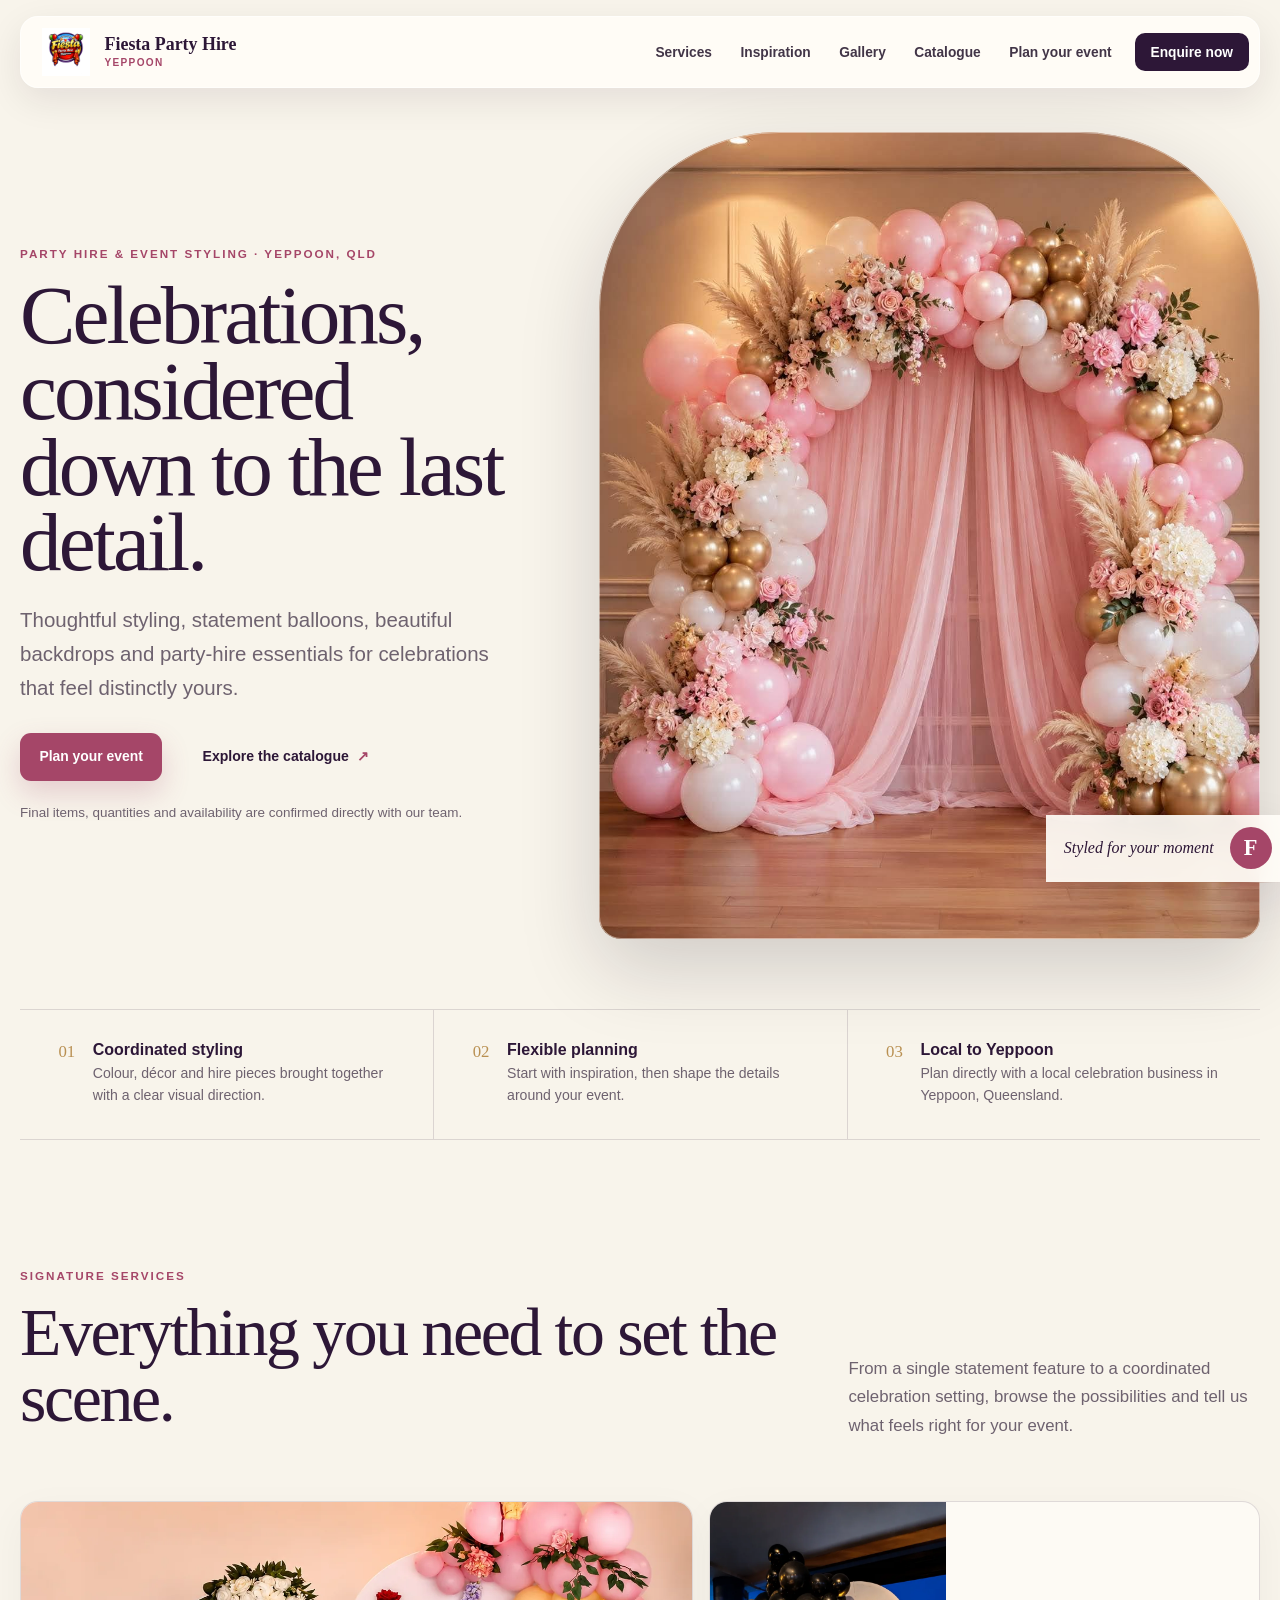
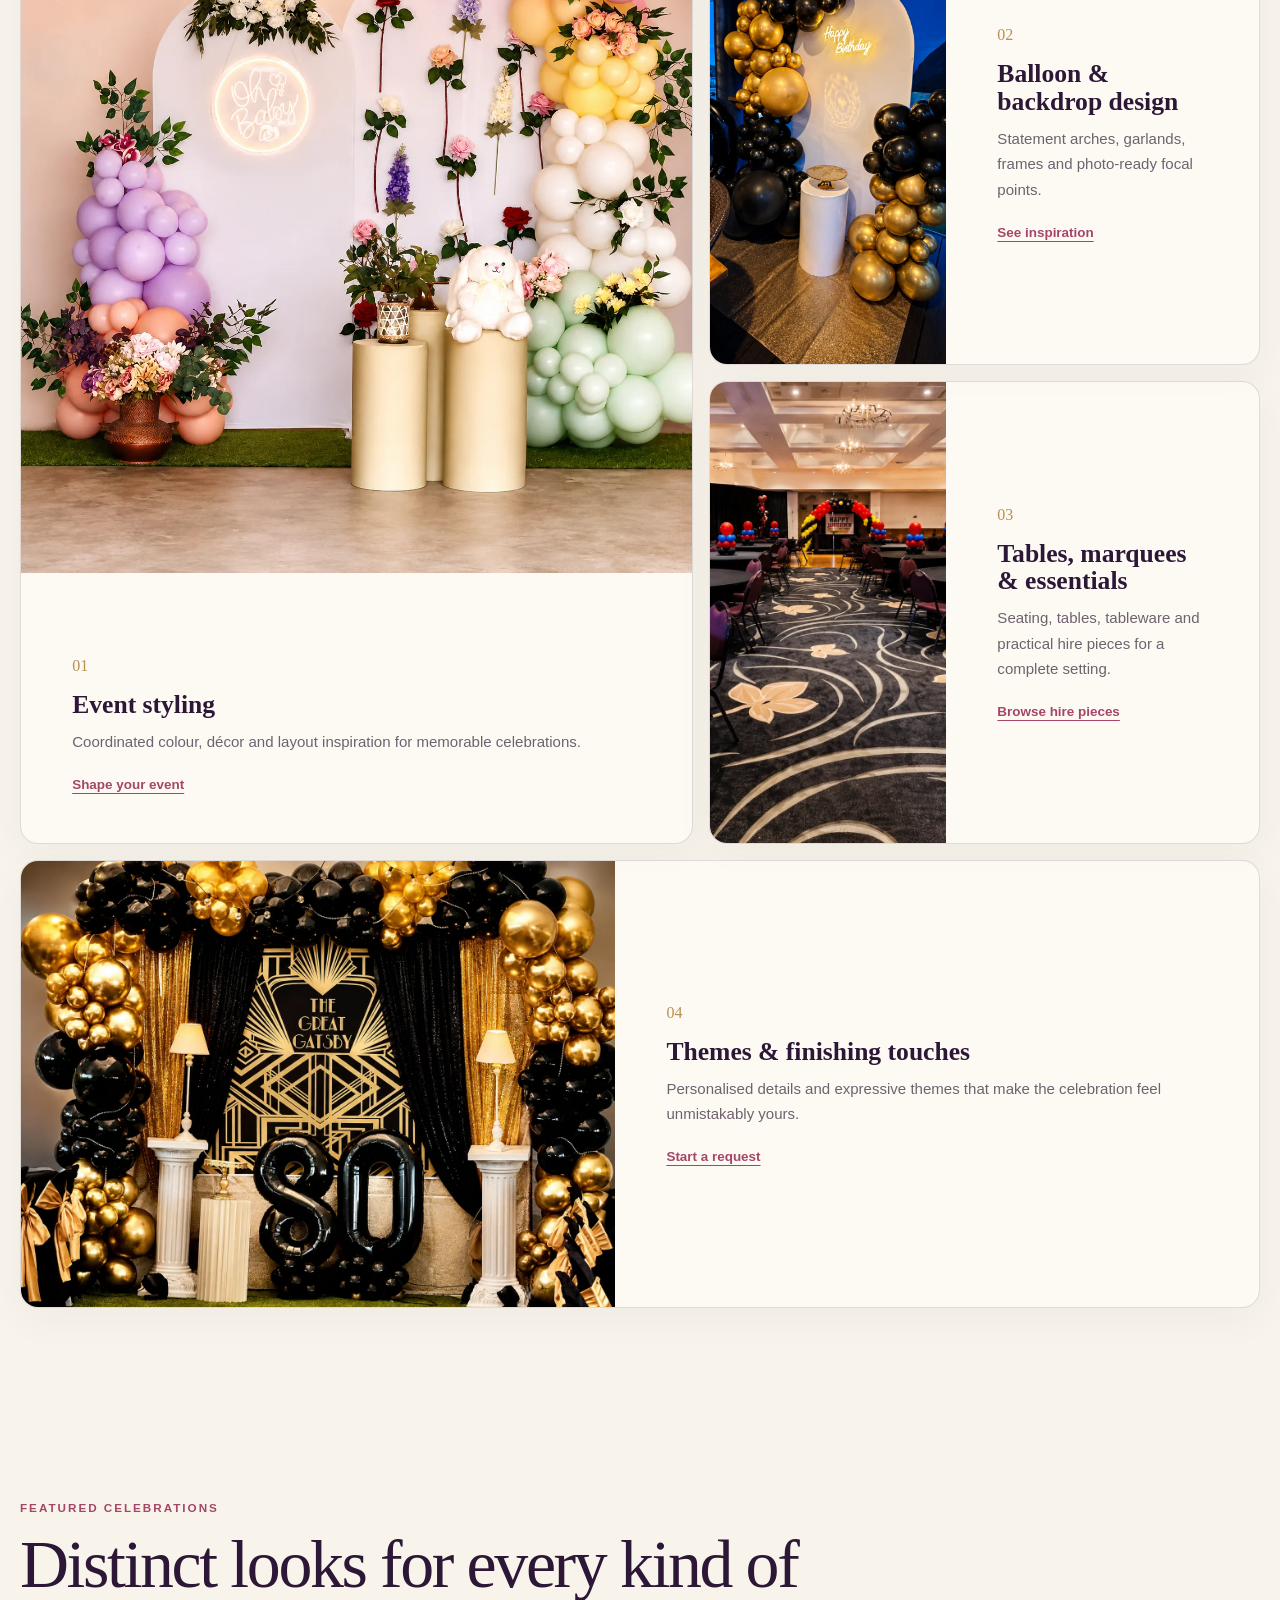
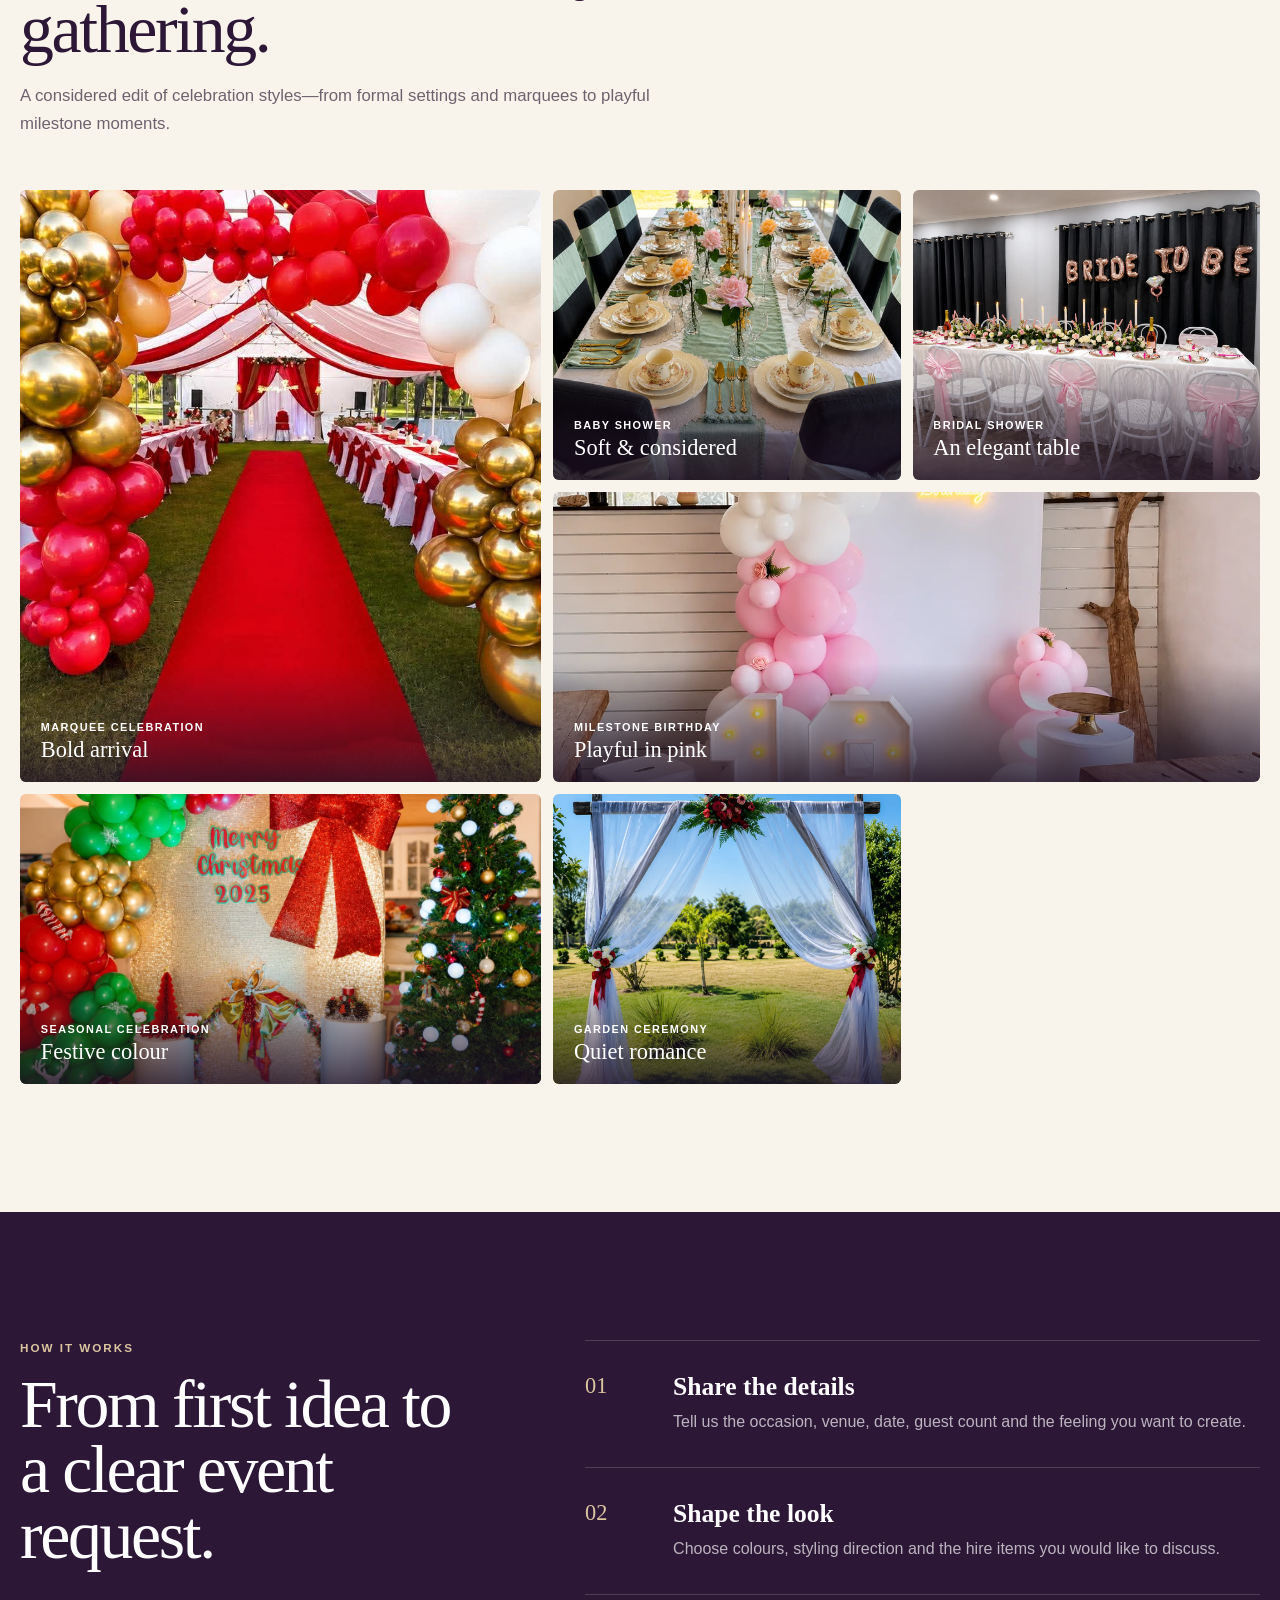
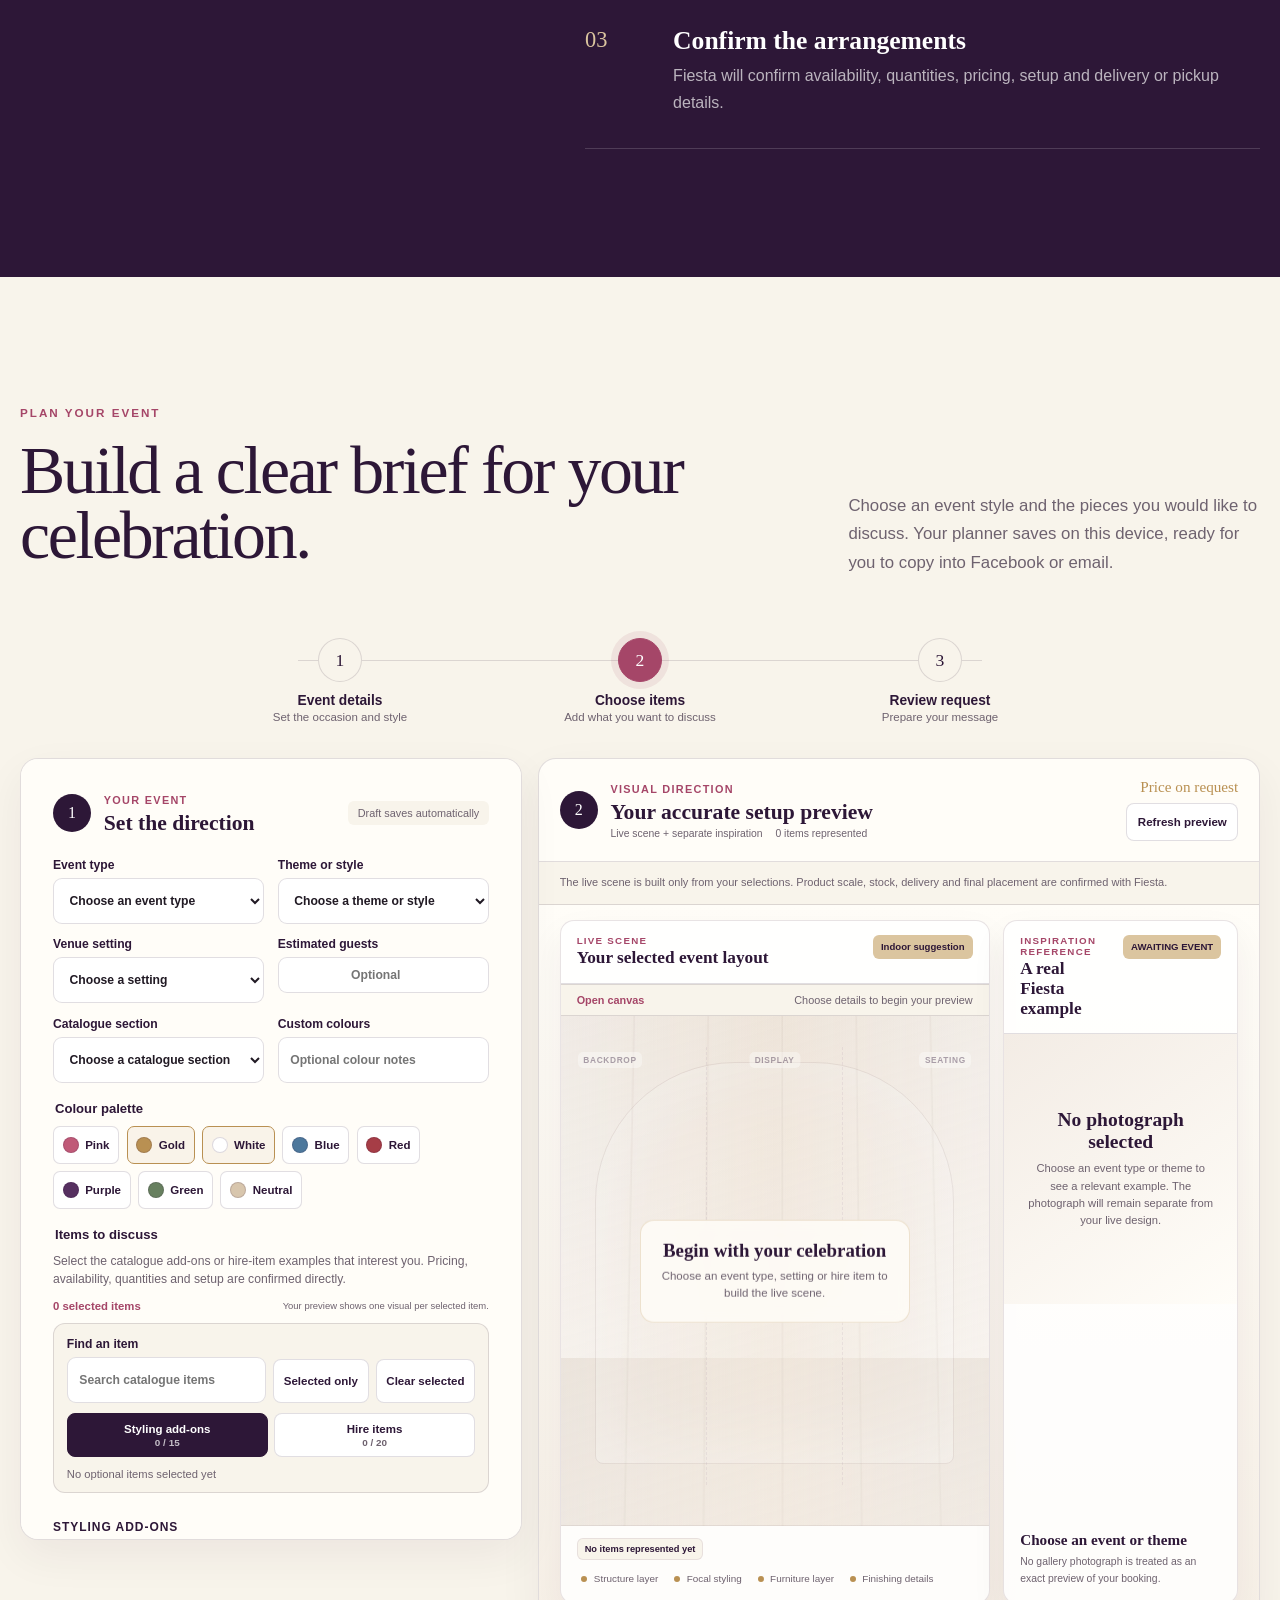
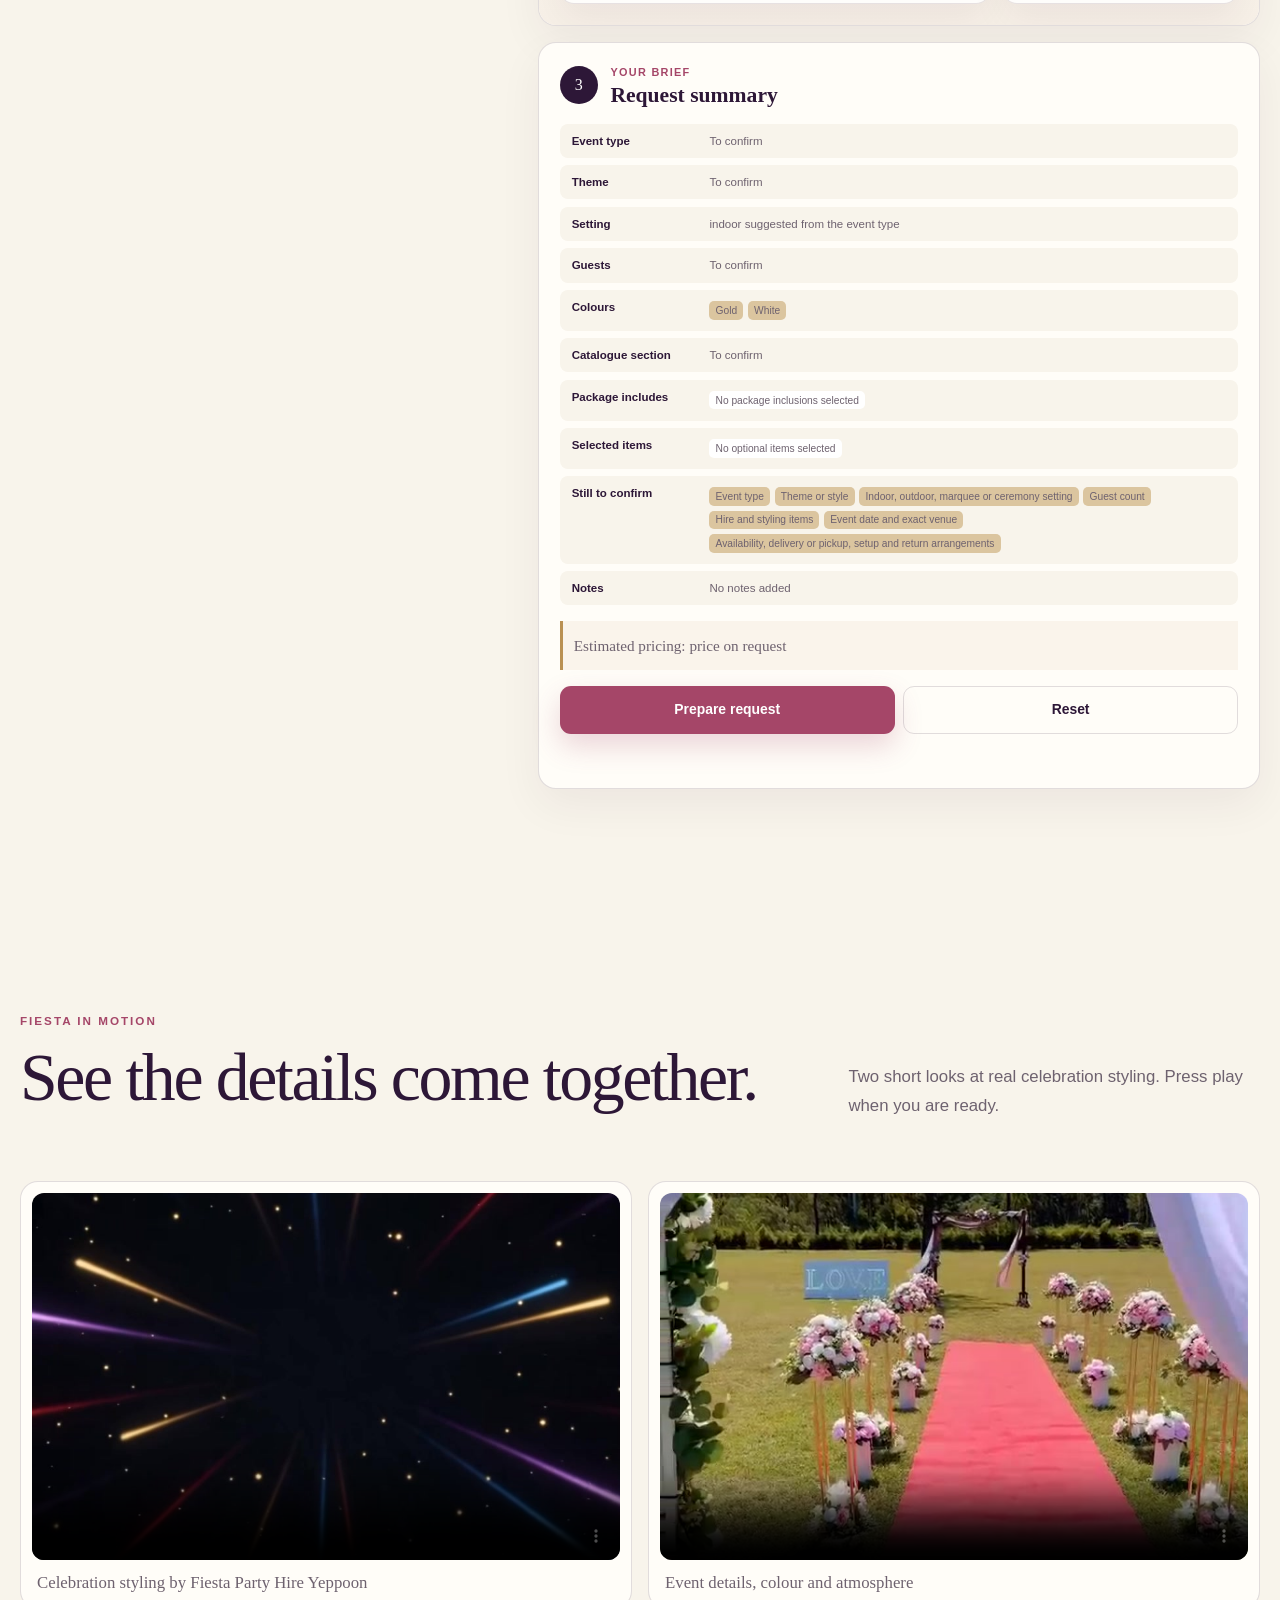
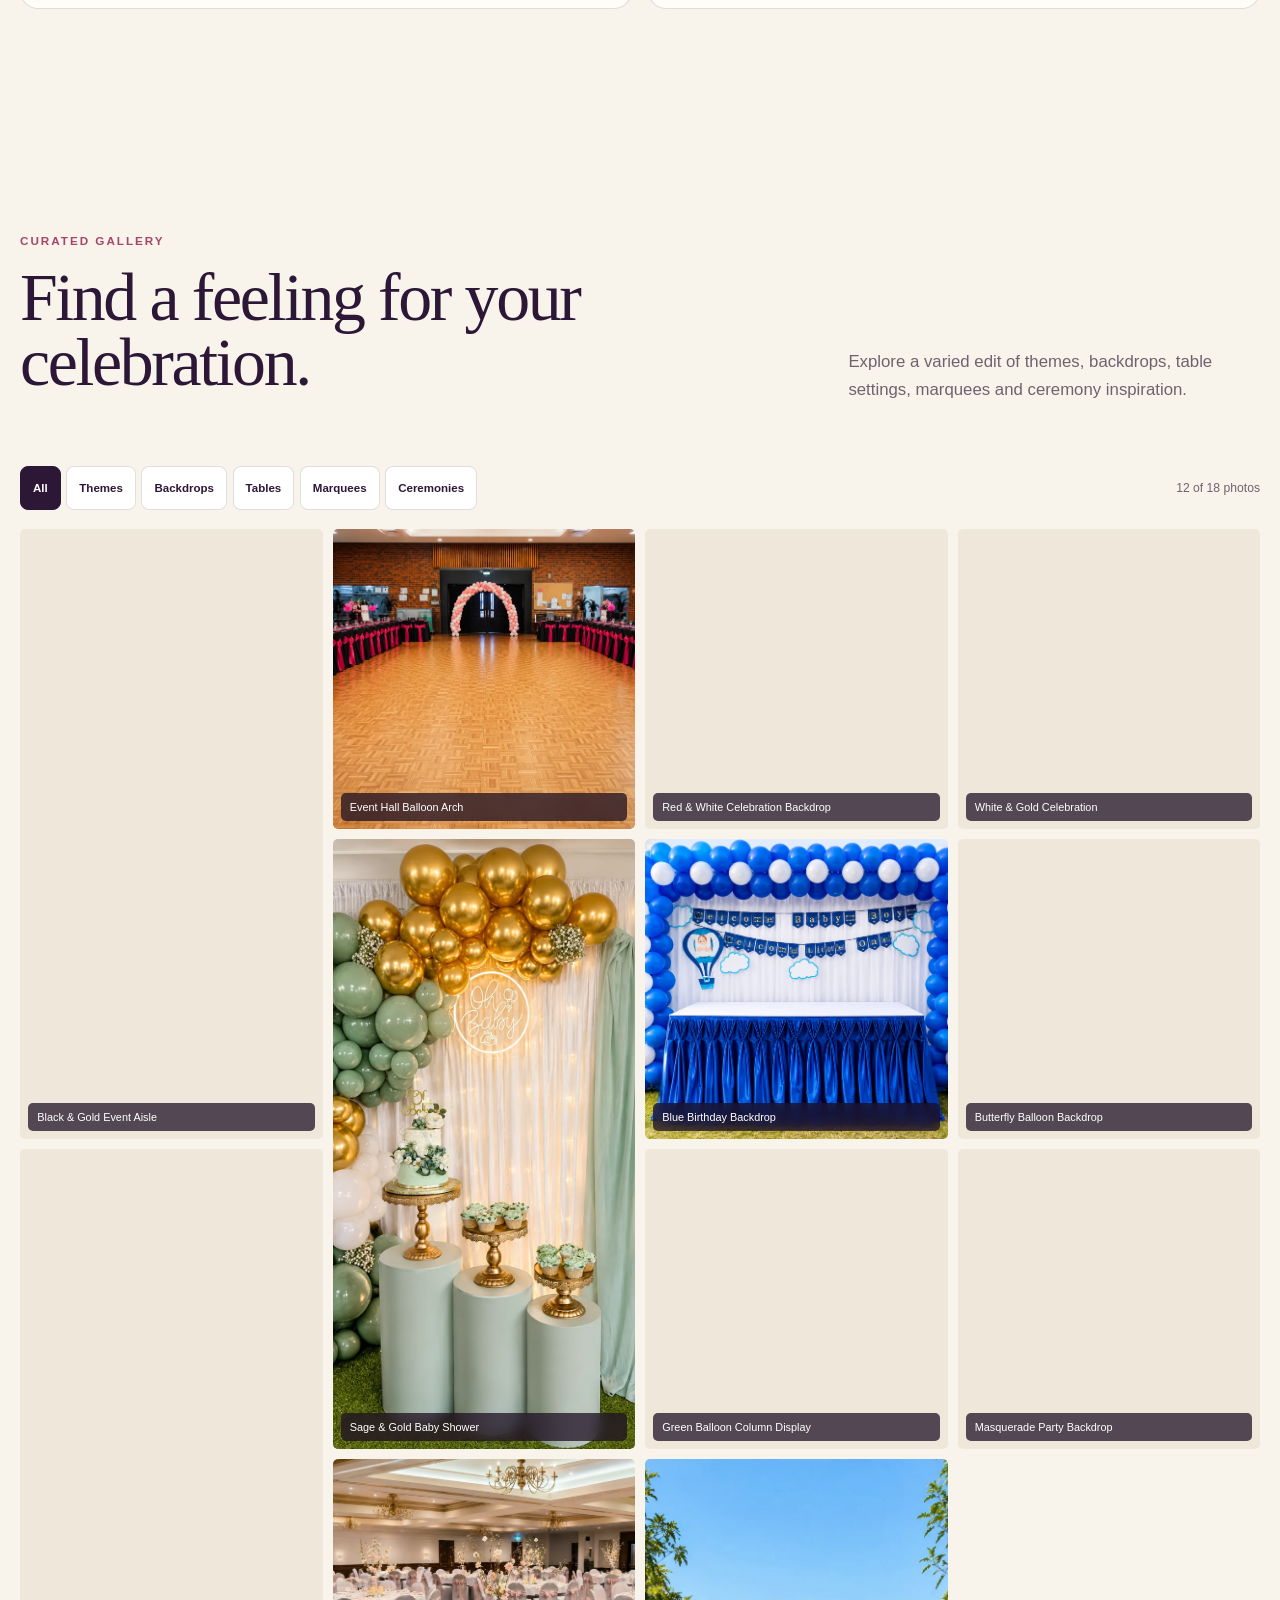
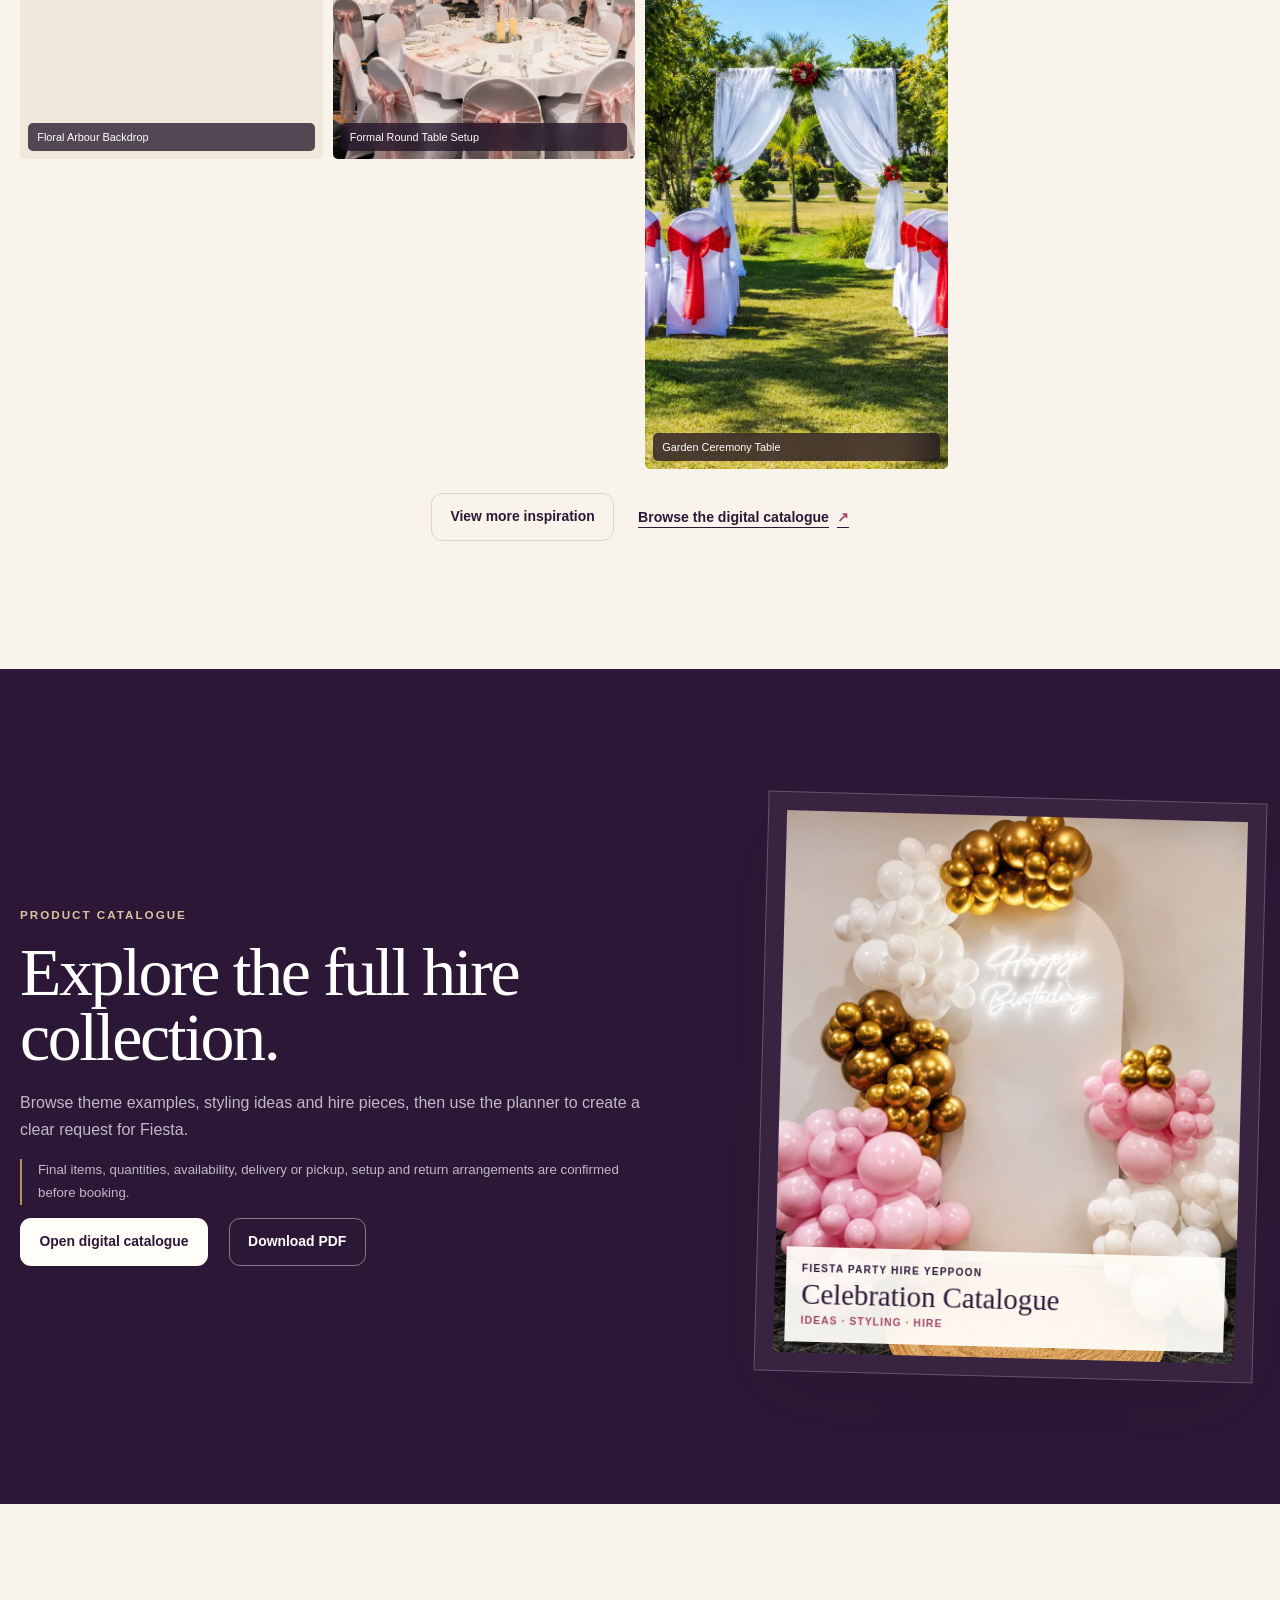
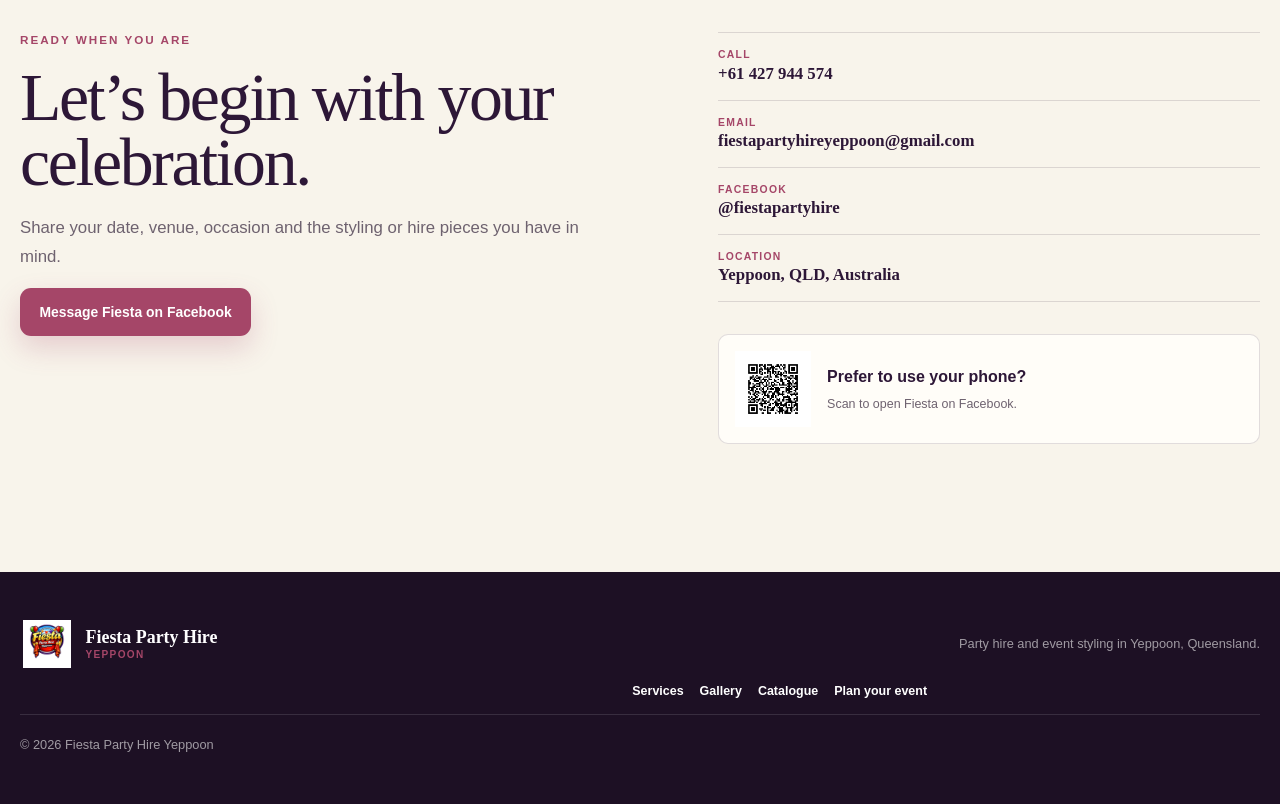
==== commit 5d0aec5c: "Add files via upload" ====
--- a/index.html
+++ b/index.html
@@ -200,7 +200,7 @@
               </div>
               <div class="item-tabs" role="tablist" aria-label="Catalogue item groups">
                 <button class="item-tab is-active" type="button" role="tab" id="addonsTab" aria-selected="true" aria-controls="addonsPanel" data-category-tab="addons">Styling add-ons <span id="addonsCount">0 / 15</span></button>
-                <button class="item-tab" type="button" role="tab" id="hireTab" aria-selected="false" aria-controls="hirePanel" data-category-tab="hire">Hire items <span id="hireCount">0 / 19</span></button>
+                <button class="item-tab" type="button" role="tab" id="hireTab" aria-selected="false" aria-controls="hirePanel" data-category-tab="hire">Hire items <span id="hireCount">0 / 20</span></button>
               </div>
               <div class="selected-chips" id="selectedChips" aria-live="polite"><span class="selected-chips-empty">No optional items selected yet</span></div>
             </div>
@@ -237,6 +237,7 @@
                 <label class="addon-option"><input type="checkbox" value="Marquee Table Setup"><span>Marquee Table Setup</span><input type="number" value="1" min="1" aria-label="Marquee Table Setup quantity"></label>
                 <label class="addon-option"><input type="checkbox" value="Cocktail Table"><span>Cocktail Table</span><input type="number" value="1" min="1" aria-label="Cocktail Table quantity"></label>
                 <label class="addon-option"><input type="checkbox" value="Chafing Dishes"><span>Chafing Dishes</span><input type="number" value="1" min="1" aria-label="Chafing Dishes quantity"></label>
+                <label class="addon-option"><input type="checkbox" value="Electric Soup Warmer"><span>Electric Soup Warmer <small>3 × 7.4 QT</small></span><input type="number" value="1" min="1" aria-label="Electric Soup Warmer quantity"></label>
                 <label class="addon-option"><input type="checkbox" value="Lit Marquee Setup"><span>Lit Marquee Setup</span><input type="number" value="1" min="1" aria-label="Lit Marquee Setup quantity"></label>
                 <label class="addon-option"><input type="checkbox" value="Folding Table"><span>Folding Table</span><input type="number" value="1" min="1" aria-label="Folding Table quantity"></label>
                 <label class="addon-option"><input type="checkbox" value="Long Folding Table"><span>Long Folding Table</span><input type="number" value="1" min="1" aria-label="Long Folding Table quantity"></label>
--- a/styles.css
+++ b/styles.css
@@ -871,6 +871,8 @@
 .accurate-scene .preview-item[data-family="glassware"] .visual-unit { width: calc(var(--unit-size) * .7); height: calc(var(--unit-size) * 1.2); border: 1px solid rgba(75,61,68,.28); border-radius: 3px 3px 8px 8px; background: rgba(255,255,255,.58); }
 .accurate-scene .preview-item[data-family="place-settings"] .visual-unit { border: 2px solid rgba(185,144,82,.5); border-radius: 50%; background: rgba(255,253,248,.96); box-shadow: 9px 0 0 -7px #8d847b, -9px 0 0 -7px #8d847b; }
 .accurate-scene .preview-item[data-family="chafing"] .visual-unit { width: calc(var(--unit-size) * 1.8); height: calc(var(--unit-size) * .8); border: 2px solid #8b8d8b; border-radius: 7px 7px 3px 3px; background: linear-gradient(180deg, #f4f5f3, #aaaead); }
+.accurate-scene .preview-item[data-family="chafing"][data-variant="electric"] { border: 2px solid #979b9a; border-radius: 4px; background: linear-gradient(180deg, #f4f5f3 0 58%, #b2b6b5 59% 76%, #4a4c4d 77% 100%); box-shadow: inset 0 -4px 0 #292b2c; }
+.accurate-scene .preview-item[data-family="chafing"][data-variant="electric"] .visual-unit { width: calc(var(--unit-size) * 1.08); height: calc(var(--unit-size) * .58); border-radius: 50%; background: radial-gradient(ellipse, #f7f8f7 0 20%, #b9bcbb 22% 54%, #f1f2f1 56% 70%, #858988 72%); box-shadow: 0 4px 0 #707473; }
 .accurate-scene .preview-item[data-family="bubbles"] .visual-unit { border: 1px solid rgba(255,255,255,.9); border-radius: 50%; background: radial-gradient(circle at 30% 25%, rgba(255,255,255,.88), rgba(255,255,255,.08) 45%, rgba(153,189,199,.22)); box-shadow: 0 0 7px rgba(255,255,255,.58); }
 .accurate-scene .preview-item[data-family="speaker"] { border-radius: 6px; background: #29242b; box-shadow: inset 0 0 0 2px #151318; }
 .accurate-scene .preview-item[data-family="speaker"]::before, .accurate-scene .preview-item[data-family="speaker"]::after { content: ""; position: absolute; left: 50%; border: 2px solid #4d4750; border-radius: 50%; background: radial-gradient(circle, #141217 0 25%, #302b33 27% 62%, #151318 64%); transform: translateX(-50%); }
